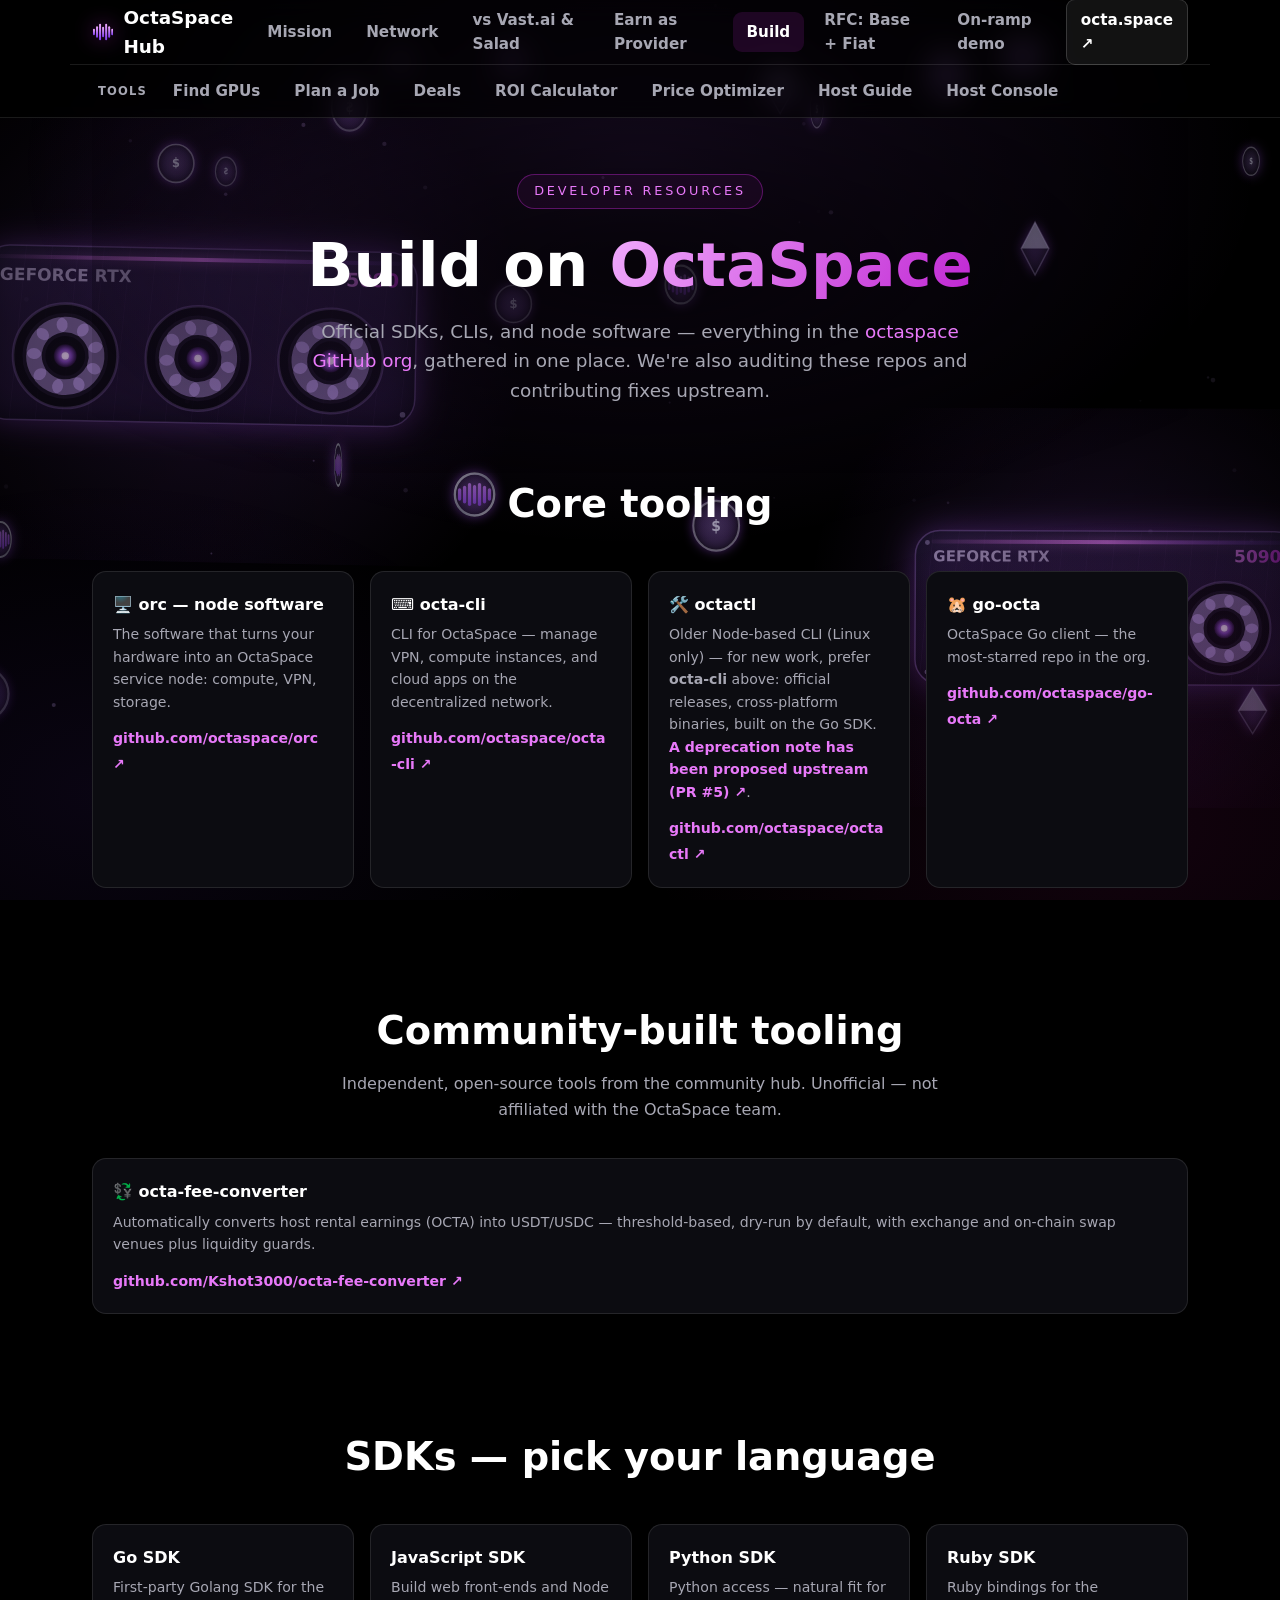
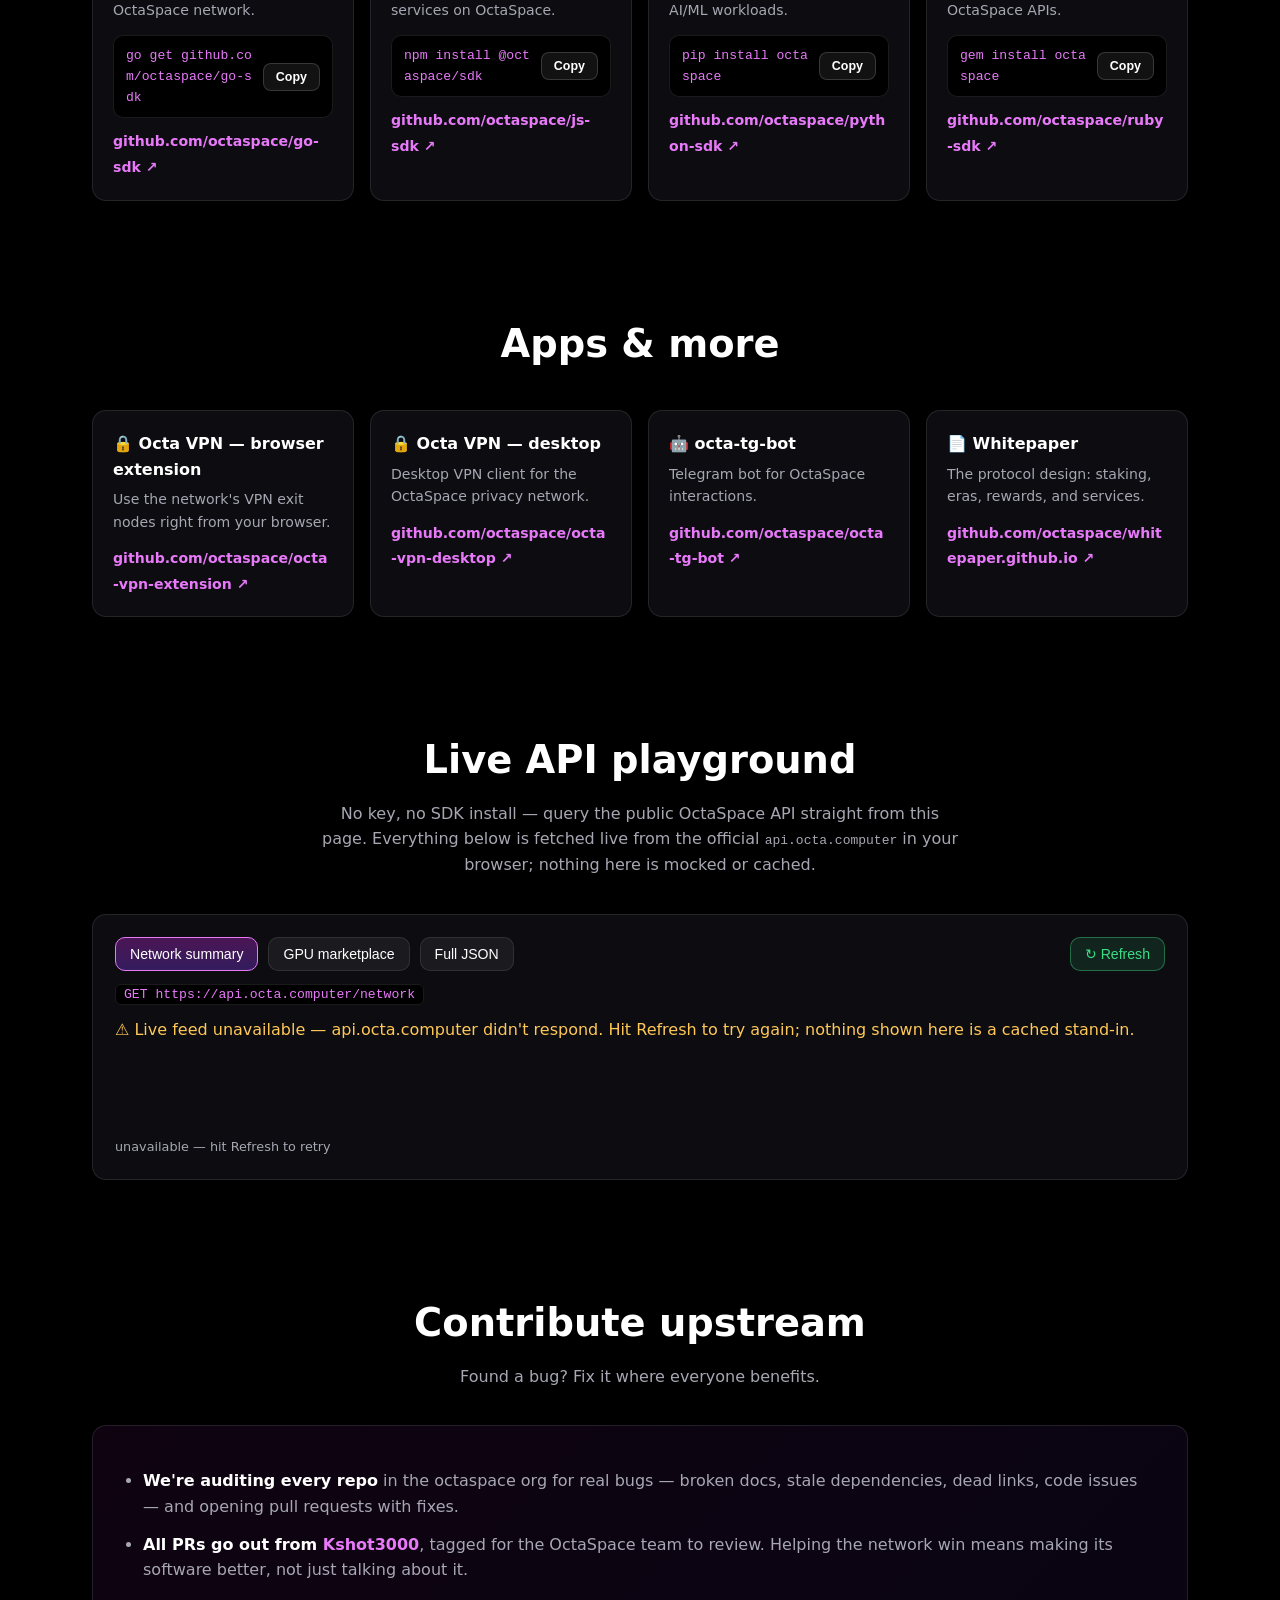
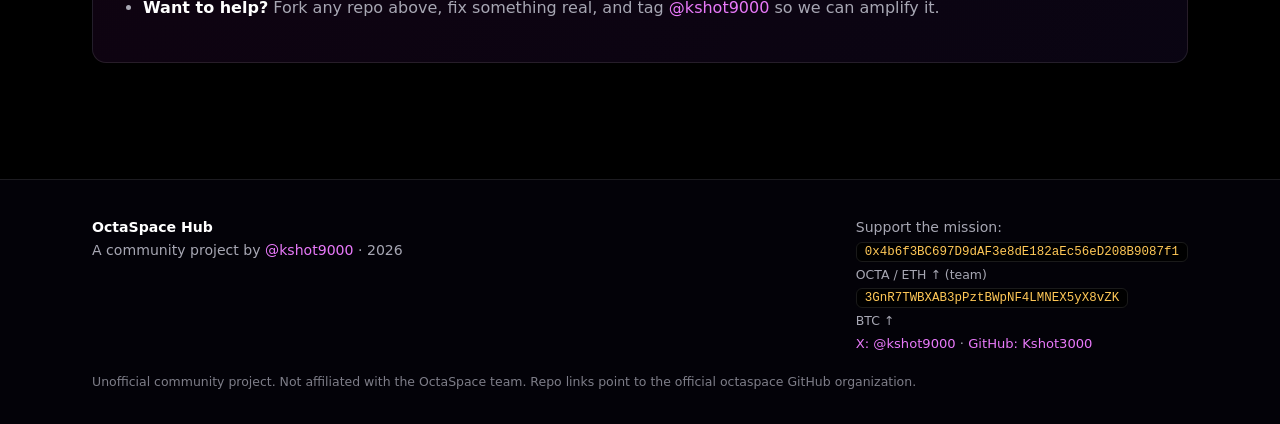
==== build.html @ 746e690a "Re-sync baked fallbacks to 2026-10-10 ~16:53 UTC live pulls (OCTA literal 0.1022->0.1021, mcap 4,466" ====
<!DOCTYPE html>
<html lang="en">
<head>
<meta charset="UTF-8">
<meta name="viewport" content="width=device-width, initial-scale=1.0">
<title>Build on OctaSpace — SDKs, CLI &amp; Node Software | OctaSpace Hub</title>
<meta name="description" content="Everything developers need to build on OctaSpace: SDKs in Go, JS, Python and Ruby, the octa-cli, and the orc node software.">
<meta property="og:type" content="website">
<meta property="og:site_name" content="OctaSpace Hub">
<meta property="og:title" content="Build on OctaSpace — SDKs, CLI &amp; Node Software | OctaSpace Hub">
<meta property="og:description" content="Everything developers need to build on OctaSpace: SDKs in Go, JS, Python and Ruby, the octa-cli, and the orc node software.">
<meta property="og:url" content="https://kshot3000.github.io/Octaspace-/build.html">
<meta property="og:image" content="https://kshot3000.github.io/Octaspace-/og-card.png">
<meta property="og:image:width" content="1200">
<meta property="og:image:height" content="630">
<meta property="og:image:alt" content="OctaSpace Hub — community mission control for the decentralized GPU cloud">
<meta name="twitter:card" content="summary_large_image">
<meta name="twitter:title" content="Build on OctaSpace — SDKs, CLI &amp; Node Software | OctaSpace Hub">
<meta name="twitter:description" content="Everything developers need to build on OctaSpace: SDKs in Go, JS, Python and Ruby, the octa-cli, and the orc node software.">
<meta name="twitter:image" content="https://kshot3000.github.io/Octaspace-/og-card.png">
<link rel="stylesheet" href="css/style.css?v=px1249">
<style>
/* Live API playground (build.html only — scoped to .pg-) */
.pg{background:var(--card);border:1px solid var(--line);border-radius:var(--radius);padding:22px;margin-top:22px}
.pg-bar{display:flex;flex-wrap:wrap;gap:10px;align-items:center}
.pg-btn{background:rgba(255,255,255,.06);border:1px solid var(--line);color:var(--txt);border-radius:10px;padding:8px 14px;font-size:.88rem;cursor:pointer}
.pg-btn:hover{background:rgba(255,255,255,.12)}
.pg-btn.active{background:linear-gradient(180deg,rgba(192,38,211,.35),rgba(124,58,237,.35));border-color:var(--brand-lt);color:#fff}
.pg-run{margin-left:auto;background:rgba(61,220,132,.12);border:1px solid rgba(61,220,132,.4);color:var(--green);border-radius:10px;padding:8px 14px;font-size:.88rem;cursor:pointer}
.pg-run:hover{background:rgba(61,220,132,.22)}
.pg-run:disabled{opacity:.5;cursor:wait}
.pg-url{margin:12px 0;font-size:.82rem;color:var(--muted)}
.pg-url code{background:#000;border:1px solid var(--line);border-radius:6px;padding:2px 8px;color:var(--brand-lt);word-break:break-all}
.pg-out{min-height:110px}
.pg-loading{color:var(--muted)}
.pg-err{color:var(--gold)}
.pg-grid{display:grid;grid-template-columns:repeat(auto-fit,minmax(190px,1fr));gap:10px}
.pg-stat{background:#000;border:1px solid var(--line);border-radius:10px;padding:10px 14px}
.pg-stat dt{font-size:.76rem;color:var(--muted);text-transform:uppercase;letter-spacing:.04em}
.pg-stat dd{font-size:1.12rem;font-weight:700;color:#fff;margin:2px 0 0}
.pg-table{width:100%;border-collapse:collapse;font-size:.9rem}
.pg-table th,.pg-table td{text-align:left;padding:9px 12px;border-bottom:1px solid var(--line)}
.pg-table th{color:var(--muted);font-weight:600;font-size:.76rem;text-transform:uppercase;letter-spacing:.05em}
.pg-unit{font-size:.78rem;color:var(--muted)}
.pg-note{font-size:.82rem;color:var(--muted);margin-top:10px}
.pg-raw-head{display:flex;justify-content:space-between;align-items:center;margin-bottom:8px;font-size:.85rem;color:var(--muted)}
.pg-pre{background:#000;border:1px solid var(--line);border-radius:10px;padding:14px;max-height:420px;overflow:auto;font-size:.78rem;line-height:1.55;color:#d6d3e8;font-family:ui-monospace,SFMono-Regular,Menlo,Consolas,monospace}
.pg-meta{font-size:.8rem;margin-top:10px;color:var(--muted)}
.pg-meta .ok{color:var(--green)}
</style>
<link rel="icon" href="data:image/svg+xml,%3Csvg%20xmlns%3D%27http%3A%2F%2Fwww.w3.org%2F2000%2Fsvg%27%20viewBox%3D%270%200%2026%2026%27%3E%3Crect%20width%3D%2726%27%20height%3D%2726%27%20rx%3D%276%27%20fill%3D%27%230a0a0d%27%2F%3E%3Cdefs%3E%3ClinearGradient%20id%3D%27g%27%20x1%3D%270%27%20y1%3D%270%27%20x2%3D%270%27%20y2%3D%271%27%3E%3Cstop%20offset%3D%270%27%20stop-color%3D%27%23f0abfc%27%2F%3E%3Cstop%20offset%3D%271%27%20stop-color%3D%27%237c3aed%27%2F%3E%3C%2FlinearGradient%3E%3C%2Fdefs%3E%3Cg%20fill%3D%27url%28%23g%29%27%3E%3Crect%20x%3D%271.2%27%20y%3D%279%27%20width%3D%272.4%27%20height%3D%278%27%20rx%3D%271.2%27%2F%3E%3Crect%20x%3D%274.9%27%20y%3D%276%27%20width%3D%272.4%27%20height%3D%2714%27%20rx%3D%271.2%27%2F%3E%3Crect%20x%3D%278.6%27%20y%3D%273%27%20width%3D%272.4%27%20height%3D%2720%27%20rx%3D%271.2%27%2F%3E%3Crect%20x%3D%2712.3%27%20y%3D%276.5%27%20width%3D%272.4%27%20height%3D%2713%27%20rx%3D%271.2%27%2F%3E%3Crect%20x%3D%2716%27%20y%3D%273%27%20width%3D%272.4%27%20height%3D%2720%27%20rx%3D%271.2%27%2F%3E%3Crect%20x%3D%2719.7%27%20y%3D%276%27%20width%3D%272.4%27%20height%3D%2714%27%20rx%3D%271.2%27%2F%3E%3Crect%20x%3D%2723.4%27%20y%3D%279%27%20width%3D%272.4%27%20height%3D%278%27%20rx%3D%271.2%27%2F%3E%3C%2Fg%3E%3C%2Fsvg%3E">
</head>
<body>
<a class="skip" href="#main">Skip to content</a>
<nav aria-label="Primary"><div class="wrap nav-in">
  <a class="brand" href="index.html"><svg class="mark" width="26" height="26" viewBox="0 0 26 26" aria-hidden="true"><defs><linearGradient id="octabars" x1="0" y1="0" x2="0" y2="1"><stop offset="0" stop-color="#f0abfc"/><stop offset="1" stop-color="#7c3aed"/></linearGradient></defs><g fill="url(#octabars)"><rect x="1.2" y="9" width="2.4" height="8" rx="1.2"/><rect x="4.9" y="6" width="2.4" height="14" rx="1.2"/><rect x="8.6" y="3" width="2.4" height="20" rx="1.2"/><rect x="12.3" y="6.5" width="2.4" height="13" rx="1.2"/><rect x="16" y="3" width="2.4" height="20" rx="1.2"/><rect x="19.7" y="6" width="2.4" height="14" rx="1.2"/><rect x="23.4" y="9" width="2.4" height="8" rx="1.2"/></g></svg>OctaSpace Hub</a>
  <div class="nav-links">
    <a data-page="index" href="index.html">Mission</a>
    <a data-page="network" href="network.html">Network</a>
    <a data-page="compare" href="compare.html">vs Vast.ai &amp; Salad</a>
    <a data-page="earn" href="earn.html">Earn as Provider</a>
    <a data-page="build" href="build.html">Build</a>
    <a data-page="rfc" href="rfc-base-fiat.html">RFC: Base + Fiat</a>
    <a data-page="onramp" href="onramp-demo.html">On-ramp demo</a>
    <a class="cta" href="https://octa.space" target="_blank" rel="noopener">octa.space ↗</a>
  </div>
</div>

<div class="wrap" style="border-top:1px solid var(--line)">
  <div class="nav-links" style="padding:6px 0;flex-wrap:wrap" aria-label="Host and renter tools">
    <span style="font-size:.72rem;font-weight:800;letter-spacing:.1em;color:var(--muted);padding:8px 6px">TOOLS</span>
    <a href="find.html">Find GPUs</a>
    <a href="plan.html">Plan a Job</a>
    <a href="deals.html">Deals</a>
    <a href="roi.html">ROI Calculator</a>
    <a href="pricing.html">Price Optimizer</a>
    <a href="host.html">Host Guide</a>
    <a href="console.html">Host Console</a>
  </div>
</div>
</nav>
<main id="main" tabindex="-1">

<div class="wrap">
<header class="hero" style="padding:56px 0 36px">
  <span class="kicker">Developer resources</span>
  <h1>Build on <span class="grad">OctaSpace</span></h1>
  <p class="lead">Official SDKs, CLIs, and node software — everything in the <a href="https://github.com/octaspace" target="_blank" rel="noopener">octaspace GitHub org</a>, gathered in one place. We're also auditing these repos and contributing fixes upstream.</p>
</header>

<section style="padding-top:0">
  <div class="sec-head"><h2>Core tooling</h2></div>
  <div class="repos">
    <div class="repo"><h3>🖥️ orc — node software</h3><p>The software that turns your hardware into an OctaSpace service node: compute, VPN, storage.</p><a href="https://github.com/octaspace/orc" target="_blank" rel="noopener">github.com/octaspace/orc ↗</a></div>
    <div class="repo"><h3>⌨️ octa-cli</h3><p>CLI for OctaSpace — manage VPN, compute instances, and cloud apps on the decentralized network.</p><a href="https://github.com/octaspace/octa-cli" target="_blank" rel="noopener">github.com/octaspace/octa-cli ↗</a></div>
    <div class="repo"><h3>🛠️ octactl</h3><p>Older Node-based CLI (Linux only) — for new work, prefer <strong>octa-cli</strong> above: official releases, cross-platform binaries, built on the Go SDK. <a href="https://github.com/octaspace/octactl/pull/5" target="_blank" rel="noopener">A deprecation note has been proposed upstream (PR #5) ↗</a>.</p><a href="https://github.com/octaspace/octactl" target="_blank" rel="noopener">github.com/octaspace/octactl ↗</a></div>
    <div class="repo"><h3>🐹 go-octa</h3><p>OctaSpace Go client — the most-starred repo in the org.</p><a href="https://github.com/octaspace/go-octa" target="_blank" rel="noopener">github.com/octaspace/go-octa ↗</a></div>
  </div>
</section>

<section>
  <div class="sec-head"><h2>Community-built tooling</h2><p>Independent, open-source tools from the community hub. Unofficial — not affiliated with the OctaSpace team.</p></div>
  <div class="repos">
    <div class="repo"><h3>💱 octa-fee-converter</h3><p>Automatically converts host rental earnings (OCTA) into USDT/USDC — threshold-based, dry-run by default, with exchange and on-chain swap venues plus liquidity guards.</p><a href="https://github.com/Kshot3000/octa-fee-converter" target="_blank" rel="noopener">github.com/Kshot3000/octa-fee-converter ↗</a></div>
  </div>
</section>

<section>
  <div class="sec-head"><h2>SDKs — pick your language</h2></div>
  <div class="repos">
    <div class="repo"><h3>Go SDK</h3><p>First-party Golang SDK for the OctaSpace network.</p><div class="snippet"><code>go get github.com/octaspace/go-sdk</code><button type="button" class="copy-btn" data-copy="go get github.com/octaspace/go-sdk">Copy</button></div><a href="https://github.com/octaspace/go-sdk" target="_blank" rel="noopener">github.com/octaspace/go-sdk ↗</a></div>
    <div class="repo"><h3>JavaScript SDK</h3><p>Build web front-ends and Node services on OctaSpace.</p><div class="snippet"><code>npm install @octaspace/sdk</code><button type="button" class="copy-btn" data-copy="npm install @octaspace/sdk">Copy</button></div><a href="https://github.com/octaspace/js-sdk" target="_blank" rel="noopener">github.com/octaspace/js-sdk ↗</a></div>
    <div class="repo"><h3>Python SDK</h3><p>Python access — natural fit for AI/ML workloads.</p><div class="snippet"><code>pip install octaspace</code><button type="button" class="copy-btn" data-copy="pip install octaspace">Copy</button></div><a href="https://github.com/octaspace/python-sdk" target="_blank" rel="noopener">github.com/octaspace/python-sdk ↗</a></div>
    <div class="repo"><h3>Ruby SDK</h3><p>Ruby bindings for the OctaSpace APIs.</p><div class="snippet"><code>gem install octaspace</code><button type="button" class="copy-btn" data-copy="gem install octaspace">Copy</button></div><a href="https://github.com/octaspace/ruby-sdk" target="_blank" rel="noopener">github.com/octaspace/ruby-sdk ↗</a></div>
  </div>
</section>

<section>
  <div class="sec-head"><h2>Apps &amp; more</h2></div>
  <div class="repos">
    <div class="repo"><h3>🔒 Octa VPN — browser extension</h3><p>Use the network's VPN exit nodes right from your browser.</p><a href="https://github.com/octaspace/octa-vpn-extension" target="_blank" rel="noopener">github.com/octaspace/octa-vpn-extension ↗</a></div>
    <div class="repo"><h3>🔒 Octa VPN — desktop</h3><p>Desktop VPN client for the OctaSpace privacy network.</p><a href="https://github.com/octaspace/octa-vpn-desktop" target="_blank" rel="noopener">github.com/octaspace/octa-vpn-desktop ↗</a></div>
    <div class="repo"><h3>🤖 octa-tg-bot</h3><p>Telegram bot for OctaSpace interactions.</p><a href="https://github.com/octaspace/octa-tg-bot" target="_blank" rel="noopener">github.com/octaspace/octa-tg-bot ↗</a></div>
    <div class="repo"><h3>📄 Whitepaper</h3><p>The protocol design: staking, eras, rewards, and services.</p><a href="https://github.com/octaspace/whitepaper.github.io" target="_blank" rel="noopener">github.com/octaspace/whitepaper.github.io ↗</a></div>
  </div>
</section>

<section aria-labelledby="pg-h">
  <div class="sec-head"><h2 id="pg-h">Live API playground</h2><p>No key, no SDK install — query the public OctaSpace API straight from this page. Everything below is fetched live from the official <code>api.octa.computer</code> in your browser; nothing here is mocked or cached.</p></div>
  <div class="pg">
    <div class="pg-bar" role="group" aria-label="Choose what to query">
      <button type="button" class="pg-btn active" data-view="summary" aria-pressed="true">Network summary</button>
      <button type="button" class="pg-btn" data-view="gpus" aria-pressed="false">GPU marketplace</button>
      <button type="button" class="pg-btn" data-view="raw" aria-pressed="false">Full JSON</button>
      <button type="button" class="pg-run" id="pg-run">↻ Refresh</button>
    </div>
    <p class="pg-url"><code id="pg-url">GET https://api.octa.computer/network</code></p>
    <div id="pg-out" class="pg-out" aria-live="polite"></div>
    <p class="pg-meta"><span id="pg-status">warming up…</span></p>
  </div>
</section>

<section>
  <div class="sec-head"><h2>Contribute upstream</h2><p>Found a bug? Fix it where everyone benefits.</p></div>
  <div class="mission">
    <ul>
      <li><strong>We're auditing every repo</strong> in the octaspace org for real bugs — broken docs, stale dependencies, dead links, code issues — and opening pull requests with fixes.</li>
      <li><strong>All PRs go out from <a href="https://github.com/Kshot3000" target="_blank" rel="noopener">Kshot3000</a></strong>, tagged for the OctaSpace team to review. Helping the network win means making its software better, not just talking about it.</li>
      <li><strong>Want to help?</strong> Fork any repo above, fix something real, and tag <a href="https://x.com/kshot9000" target="_blank" rel="noopener">@kshot9000</a> so we can amplify it.</li>
    </ul>
  </div>
</section>
</div>

</main>
<footer><div class="wrap">
  <div class="foot-grid">
    <div>
      <strong style="color:var(--txt)">OctaSpace Hub</strong><br>
      A community project by <a href="https://x.com/kshot9000" target="_blank" rel="noopener">@kshot9000</a> · <span data-year></span>
    </div>
    <div class="donate">
      Support the mission:<br>
      <code title="OCTA / ETH — team donation address">0x4b6f3BC697D9dAF3e8dE182aEc56eD208B9087f1</code><br>
      <span style="font-size:.78rem">OCTA / ETH ↑ (team)</span><br>
      <code title="BTC">3GnR7TWBXAB3pPztBWpNF4LMNEX5yX8vZK</code><br>
      <span style="font-size:.78rem">BTC ↑</span><br>
      <span style="font-size:.82rem"><a href="https://x.com/kshot9000" target="_blank" rel="noopener">X: @kshot9000</a> ·
      <a href="https://github.com/Kshot3000" target="_blank" rel="noopener">GitHub: Kshot3000</a></span>
    </div>
  </div>
  <p class="disclaimer">Unofficial community project. Not affiliated with the OctaSpace team. Repo links point to the official octaspace GitHub organization.</p>
</div></footer>
<script src="js/app.js?v=px1328"></script>
<script src="js/fx-bg.js?v=px1206" defer></script>
<script src="js/playground.js?v=px1220"></script>
</body>
</html>
---- css/style.css ----
/* OctaSpace Hub — official octa.space theme: pure black, purple/magenta brand glow, glass buttons */
:root{
  --bg:#000000;
  --bg2:#0a0a0d;
  --card:#0c0c11;
  --card2:#131318;
  --line:rgba(255,255,255,.10);
  --txt:#ffffff;
  --muted:#a7a7b3;
  --blue:#2f7bff;
  --cyan:#38e1ff;
  --violet:#8b5cf6;
  --magenta:#d11b9c;
  --brand:#c026d3;
  --brand-lt:#e879f9;
  --brand-dk:#7c3aed;
  --gold:#ffc857;
  --green:#3ddc84;
  --red:#ff6b6b;
  --radius:14px;
}
*{box-sizing:border-box;margin:0;padding:0}
html{scroll-behavior:smooth}
body{
  background:var(--bg);
  color:var(--txt);
  font-family:"Inter","Segoe UI",system-ui,-apple-system,sans-serif;
  line-height:1.6;
  overflow-x:hidden;
}
body::before{
  content:"";position:fixed;inset:0;z-index:-1;
  background:
    radial-gradient(1000px 620px at 50% 18%, rgba(168,85,247,.15), transparent 62%),
    radial-gradient(800px 520px at 88% 92%, rgba(209,27,156,.09), transparent 60%),
    radial-gradient(760px 520px at 8% 88%, rgba(124,58,237,.08), transparent 60%);
}
/* live animated background canvas (js/fx-bg.js) — sits behind everything */
#fx-bg{position:fixed;inset:0;z-index:-2;pointer-events:none}
a{color:var(--brand-lt);text-decoration:none}
a:hover{text-decoration:underline}
/* long-token guard: unbreakable strings in prose (contract addresses, bare
   URLs used as link text) must wrap instead of expanding the page on narrow
   phones — found 2026-10-02: the RFC changelog's bare 42-char copycat address
   forced a 405px-wide layout at every phone width, and build.html's
   whitepaper URL link text overflowed its card at 320px. overflow-wrap only
   engages when a single token exceeds the line, so normal prose is untouched. */
main p,main li,main a{overflow-wrap:anywhere}
/* accessibility: skip link (first Tab stop) + visible focus for all interactive elements */
.skip{position:absolute;left:16px;top:-48px;z-index:100;background:#1a0530;color:#fff;
  font-weight:700;font-size:.9rem;padding:10px 18px;border-radius:10px;
  border:1px solid var(--brand-lt);text-decoration:none;transition:top .15s ease}
.skip:focus{top:12px;color:#fff;text-decoration:none}
a:focus-visible,button:focus-visible,input:focus-visible,select:focus-visible,
textarea:focus-visible,summary:focus-visible,[tabindex]:focus-visible{
  outline:2px solid var(--brand-lt);outline-offset:2px}
@media (prefers-reduced-motion:reduce){html{scroll-behavior:auto}}
.wrap{max-width:1140px;margin:0 auto;padding:0 22px}

/* nav */
nav{position:sticky;top:0;z-index:50;backdrop-filter:blur(14px);
  background:rgba(0,0,0,.72);border-bottom:1px solid var(--line)}
.nav-in{display:flex;align-items:center;justify-content:space-between;height:64px}
.brand{display:flex;align-items:center;gap:10px;font-weight:800;font-size:1.15rem;color:var(--txt)}
.brand:hover{text-decoration:none}
.brand .mark{width:26px;height:26px;filter:drop-shadow(0 0 10px rgba(192,38,211,.55))}
.nav-links{display:flex;gap:6px;align-items:center}
.nav-links a{color:var(--muted);padding:8px 14px;border-radius:9px;font-size:.95rem;font-weight:600}
.nav-links a:hover{color:var(--txt);background:rgba(255,255,255,.06);text-decoration:none}
.nav-links a.active{color:var(--txt);background:rgba(192,38,211,.14)}
.nav-links a.cta{background:rgba(255,255,255,.07);border:1px solid rgba(255,255,255,.16);color:#fff;backdrop-filter:blur(8px)}
.nav-links a.cta:hover{background:rgba(255,255,255,.13);filter:none}
/* mobile: nav links become a scrollable second row instead of vanishing */
@media(max-width:720px){
  .nav-in{flex-wrap:wrap;height:auto;padding:12px 0;row-gap:10px}
  .nav-links{width:100%;overflow-x:auto;padding-bottom:4px;scrollbar-width:none;-webkit-overflow-scrolling:touch}
  .nav-links::-webkit-scrollbar{display:none}
  .nav-links a{flex:0 0 auto;white-space:nowrap}
}

/* hero */
.hero{padding:84px 0 60px;text-align:center;position:relative}
/* scrim behind hero copy: the animated canvas (5090 cards, falling coins) drifts
   behind the headings — this keeps bright art from colliding with the text,
   especially the gradient headline on narrow viewports. Fades out so the art
   still shows around the copy. */
.hero::before{content:"";position:absolute;inset:0;z-index:-1;pointer-events:none;
  background:radial-gradient(ellipse 78% 88% at 50% 42%, rgba(0,0,0,.66), rgba(0,0,0,.22) 58%, transparent 80%)}
.kicker{display:inline-block;font-size:.8rem;letter-spacing:.22em;text-transform:uppercase;
  color:var(--brand-lt);border:1px solid rgba(192,38,211,.4);border-radius:999px;
  padding:6px 16px;margin-bottom:22px;background:rgba(192,38,211,.07)}
.hero h1{font-size:clamp(2.2rem,5.5vw,3.8rem);line-height:1.12;font-weight:800;max-width:820px;margin:0 auto 18px}
.hero h1 .grad{background:linear-gradient(120deg,#f0abfc,var(--brand));-webkit-background-clip:text;background-clip:text;color:transparent}
.hero p.lead{color:var(--muted);font-size:1.15rem;max-width:680px;margin:0 auto 32px}
.btn-row{display:flex;gap:14px;justify-content:center;flex-wrap:wrap}
.btn{display:inline-block;padding:13px 28px;border-radius:12px;font-weight:700;font-size:1rem;border:1px solid transparent}
.btn:hover{text-decoration:none;transform:translateY(-1px)}
.btn-primary{background:rgba(255,255,255,.07);border:1px solid rgba(255,255,255,.16);color:#fff;backdrop-filter:blur(8px)}
.btn-primary:hover{background:rgba(255,255,255,.13)}
.btn-ghost{border-color:var(--line);color:var(--txt);background:rgba(255,255,255,.04)}

/* stat strip */
.stats{display:grid;grid-template-columns:repeat(auto-fit,minmax(160px,1fr));gap:14px;margin:44px 0}
.stat{background:var(--card);border:1px solid var(--line);border-radius:var(--radius);padding:18px;text-align:center}
.stat .v{font-size:1.6rem;font-weight:800;background:linear-gradient(120deg,#f0abfc,var(--brand));-webkit-background-clip:text;background-clip:text;color:transparent}
.stat .l{font-size:.82rem;color:var(--muted);margin-top:4px}
.stat .v.neg{background:none;color:var(--red);-webkit-text-fill-color:var(--red)}

/* sections */
section{padding:56px 0}
.sec-head{text-align:center;margin-bottom:36px}
.sec-head h2{font-size:clamp(1.6rem,3.5vw,2.4rem);font-weight:800;margin-bottom:10px}
.sec-head p{color:var(--muted);max-width:640px;margin:0 auto}
.cards{display:grid;grid-template-columns:repeat(auto-fit,minmax(280px,1fr));gap:18px}
.card{background:var(--card);border:1px solid var(--line);border-radius:var(--radius);padding:26px;transition:transform .2s,border-color .2s}
.card:hover{transform:translateY(-3px);border-color:rgba(192,38,211,.45)}
.card h3{font-size:1.15rem;margin-bottom:10px}
.card p{color:var(--muted);font-size:.95rem}
.card .icon{font-size:1.8rem;margin-bottom:12px;display:block}

/* comparison table */
.table-wrap{overflow-x:auto;border:1px solid var(--line);border-radius:var(--radius);background:var(--card)}
table{width:100%;border-collapse:collapse;font-size:.95rem;min-width:640px}
th,td{padding:14px 16px;text-align:left;border-bottom:1px solid var(--line);vertical-align:top}
th{background:var(--card2);font-weight:700}
th.hl,td.hl{background:rgba(192,38,211,.07)}
th.hl{color:var(--brand-lt)}
tr:last-child td{border-bottom:none}
td .tag{display:inline-block;font-size:.75rem;font-weight:700;padding:3px 10px;border-radius:999px;margin-bottom:6px}
.tag.win{background:rgba(61,220,132,.15);color:var(--green);border:1px solid rgba(61,220,132,.4)}
.tag.mid{background:rgba(255,200,87,.12);color:var(--gold);border:1px solid rgba(255,200,87,.4)}
.tag.lose{background:rgba(255,107,107,.12);color:var(--red);border:1px solid rgba(255,107,107,.4)}
.footnotes{color:var(--muted);font-size:.82rem;margin-top:14px}
.footnotes li{margin-bottom:6px;list-style:none}

/* steps */
.steps{display:grid;grid-template-columns:repeat(auto-fit,minmax(240px,1fr));gap:18px;counter-reset:step}
.step{background:var(--card);border:1px solid var(--line);border-radius:var(--radius);padding:26px;position:relative}
.step::before{counter-increment:step;content:counter(step);position:absolute;top:-16px;left:22px;
  width:34px;height:34px;border-radius:50%;background:linear-gradient(135deg,var(--brand),var(--brand-dk));
  color:#fff;font-weight:800;display:flex;align-items:center;justify-content:center}
.step h3{margin:6px 0 10px;font-size:1.05rem}
.step p,.step li{color:var(--muted);font-size:.93rem}
.step ul{padding-left:18px}
.step code{background:#000;border:1px solid var(--line);border-radius:6px;padding:2px 8px;font-size:.85rem;color:var(--brand-lt);display:inline-block;margin:4px 0;word-break:break-all}

/* calculator */
.calc{background:var(--card);border:1px solid var(--line);border-radius:var(--radius);padding:30px;max-width:760px;margin:0 auto}
.calc-grid{display:grid;grid-template-columns:1fr 1fr;gap:18px}
@media(max-width:640px){.calc-grid{grid-template-columns:1fr}}
.field label{display:block;font-size:.85rem;color:var(--muted);margin-bottom:6px;font-weight:600}
.field input,.field select{width:100%;background:#000;border:1px solid var(--line);border-radius:10px;
  color:var(--txt);padding:11px 14px;font-size:1rem}
.field input:focus,.field select:focus{outline:none;border-color:var(--brand)}
.field input[type=range]{padding:0;accent-color:var(--brand)}
.range-val{font-weight:700;color:var(--brand-lt)}
.calc-out{margin-top:24px;background:#000;border:1px solid rgba(192,38,211,.35);border-radius:12px;padding:22px;text-align:center}
.calc-out .big{font-size:2.2rem;font-weight:800;background:linear-gradient(120deg,#f0abfc,var(--brand));-webkit-background-clip:text;background-clip:text;color:transparent}
.calc-out .sub{color:var(--muted);font-size:.9rem;margin-top:6px}
.calc-note{color:var(--muted);font-size:.82rem;margin-top:14px;text-align:center}

/* copyable install snippets (build.html SDK cards) */
.snippet{display:flex;align-items:center;justify-content:space-between;gap:10px;background:#000;
  border:1px solid var(--line);border-radius:10px;padding:9px 12px;margin:14px 0 10px}
.snippet code{font-family:ui-monospace,SFMono-Regular,Menlo,Consolas,monospace;font-size:.82rem;
  color:var(--brand-lt);word-break:break-all}
.copy-btn{flex:0 0 auto;background:rgba(255,255,255,.07);border:1px solid rgba(255,255,255,.16);
  color:#fff;font-size:.78rem;font-weight:700;border-radius:8px;padding:6px 12px;cursor:pointer}
.copy-btn:hover{background:rgba(255,255,255,.14)}
.copy-btn.copied{border-color:rgba(61,220,132,.6);color:var(--green)}

/* repo grid */
.repos{display:grid;grid-template-columns:repeat(auto-fit,minmax(260px,1fr));gap:16px}
.repo{background:var(--card);border:1px solid var(--line);border-radius:var(--radius);padding:20px}
.repo:hover{border-color:rgba(192,38,211,.45)}
.repo h3{font-size:1rem;margin-bottom:6px}
.repo p{color:var(--muted);font-size:.88rem;margin-bottom:12px}
.repo a{font-size:.88rem;font-weight:600}

/* mission list */
.mission{background:linear-gradient(135deg,rgba(192,38,211,.08),rgba(124,58,237,.08));
  border:1px solid var(--line);border-radius:var(--radius);padding:30px}
.mission li{margin:12px 0 12px 20px;color:var(--muted)}
.mission li strong{color:var(--txt)}

/* render-farm weekly bar chart (network.html) */
.barchart{display:flex;align-items:stretch;gap:10px;background:var(--card);
  border:1px solid var(--line);border-radius:var(--radius);padding:28px 18px 14px;min-height:230px}
.bar-col{flex:1;display:flex;flex-direction:column;align-items:center;justify-content:flex-end;min-width:0}
.bar-val{font-size:.72rem;color:var(--muted);margin-bottom:8px;white-space:nowrap;font-variant-numeric:tabular-nums}
.bar{width:100%;max-width:58px;border-radius:6px 6px 2px 2px;min-height:4px;
  background:linear-gradient(180deg,#f0abfc,var(--brand-dk));transition:height .4s ease}
.bar.latest{background:linear-gradient(180deg,#ffd166,var(--brand))}
.bar-date{font-size:.7rem;color:var(--muted);margin-top:8px;white-space:nowrap}
.bar-tag{font-size:.62rem;font-weight:700;color:var(--gold);border:1px solid rgba(255,200,87,.4);
  background:rgba(255,200,87,.10);border-radius:999px;padding:1px 8px;margin-top:4px;white-space:nowrap}
@media(max-width:560px){
  .barchart{gap:6px;padding:22px 10px 12px}
  .bar-val{font-size:.62rem}
  .bar-date{font-size:.6rem}
  .bar-tag{font-size:.55rem;padding:1px 5px}
}
/* footer */
footer{position:relative;z-index:1;border-top:1px solid var(--line);margin-top:60px;padding:36px 0;color:var(--muted);font-size:.88rem;background:rgba(4,3,10,.84);backdrop-filter:blur(10px)}
.foot-grid{display:flex;justify-content:space-between;gap:24px;flex-wrap:wrap}
.foot-grid .donate code{background:#000;border:1px solid var(--line);border-radius:6px;padding:2px 8px;
  font-size:.78rem;color:var(--gold);word-break:break-all}
.disclaimer{margin-top:18px;font-size:.78rem;opacity:.75}

/* mobile touch targets (measured 2026-10-02, rendered sweep at 390px):
   standalone controls were 18–28px tall — the 6 tool-card CTAs repeated on
   7 pages at 20px, RFC table-of-contents links at 20px, the footer X/GitHub
   pair at 18px on all 13 pages, SDK Copy buttons at 28px, API playground
   tabs at 34px. On narrow screens they become 40px-tall targets. Inline
   prose links are deliberately untouched (WCAG exempts links inside
   sentences) and desktop rendering is unchanged. */
@media(max-width:800px){
  section[aria-label="More tools"] .card p a,
  section[aria-label="Host and renter tools"] .card p a,
  .toc li a,.cta-line a,footer .donate span a,.repo>a{
    display:inline-flex;align-items:center;min-height:40px}
  .copy-btn,.pg-btn,.pg-run{min-height:40px}
}

/* host console (console.html) */
.pill{display:inline-block;font-size:.78rem;font-weight:800;letter-spacing:.04em;
  padding:4px 12px;border-radius:999px;border:1px solid var(--line);color:var(--muted)}
.pill-live{color:var(--green);border-color:rgba(61,220,132,.5);background:rgba(61,220,132,.08)}
.pill-off{color:var(--red);border-color:rgba(255,107,107,.5);background:rgba(255,107,107,.08)}
.pill-demo{color:var(--gold);border-color:rgba(255,200,87,.5);background:rgba(255,200,87,.08)}
.demo-banner{position:sticky;top:64px;z-index:40;text-align:center;font-weight:800;
  letter-spacing:.06em;padding:12px 16px;color:#1a1000;
  background:linear-gradient(90deg,var(--gold),#ffb703);border-bottom:2px solid #7a5200}
.rig-tabs{display:flex;gap:8px;flex-wrap:wrap;justify-content:center;margin:18px 0}
.rig-tab{background:rgba(255,255,255,.05);border:1px solid var(--line);color:var(--muted);
  font-weight:700;font-size:.92rem;border-radius:999px;padding:9px 18px;cursor:pointer;min-height:40px}
.rig-tab:hover{color:var(--txt)}
.rig-tab.active{color:#fff;border-color:var(--brand);background:rgba(192,38,211,.16)}
.gpu-grid{display:grid;grid-template-columns:repeat(auto-fit,minmax(280px,1fr));gap:18px}
.gpu-head{display:flex;justify-content:space-between;align-items:center}
.gpu-head h3{margin:0}
.gpu-name{color:var(--muted);font-size:.9rem;margin:4px 0 12px}
.temp{font-size:1.5rem;font-weight:800}
.temp-ok{color:var(--green)}
.temp-warm{color:var(--gold)}
.temp-hot{color:var(--red)}
.kv{display:flex;justify-content:space-between;gap:14px;padding:5px 0;font-size:.93rem}
.kv span{color:var(--muted)}
.kv strong{text-align:right}
.meter{height:7px;border-radius:99px;background:rgba(255,255,255,.08);overflow:hidden;margin:2px 0 8px}
.meter span{display:block;height:100%;border-radius:99px;
  background:linear-gradient(90deg,var(--brand-dk),var(--brand),var(--brand-lt))}
.ctl-grid{display:grid;grid-template-columns:repeat(auto-fit,minmax(300px,1fr));gap:18px}
.btn-sm{padding:8px 16px;font-size:.88rem;min-height:40px}
.btn-danger{border-color:rgba(255,107,107,.55);color:#ffb3b3;background:rgba(255,107,107,.07)}
.btn-danger:hover{background:rgba(255,107,107,.15)}
.log-line{font-size:.85rem;color:var(--muted);padding:4px 0;border-bottom:1px solid rgba(255,255,255,.05)}
.log-err{color:var(--red)}
.warn-note{color:var(--gold)}
.alert-card{border-color:rgba(255,107,107,.55);background:rgba(255,107,107,.05)}
.switch-row{display:flex;gap:10px;align-items:center;justify-content:center;color:var(--muted);font-size:.9rem}
.switch-row input{width:18px;height:18px;accent-color:var(--brand)}
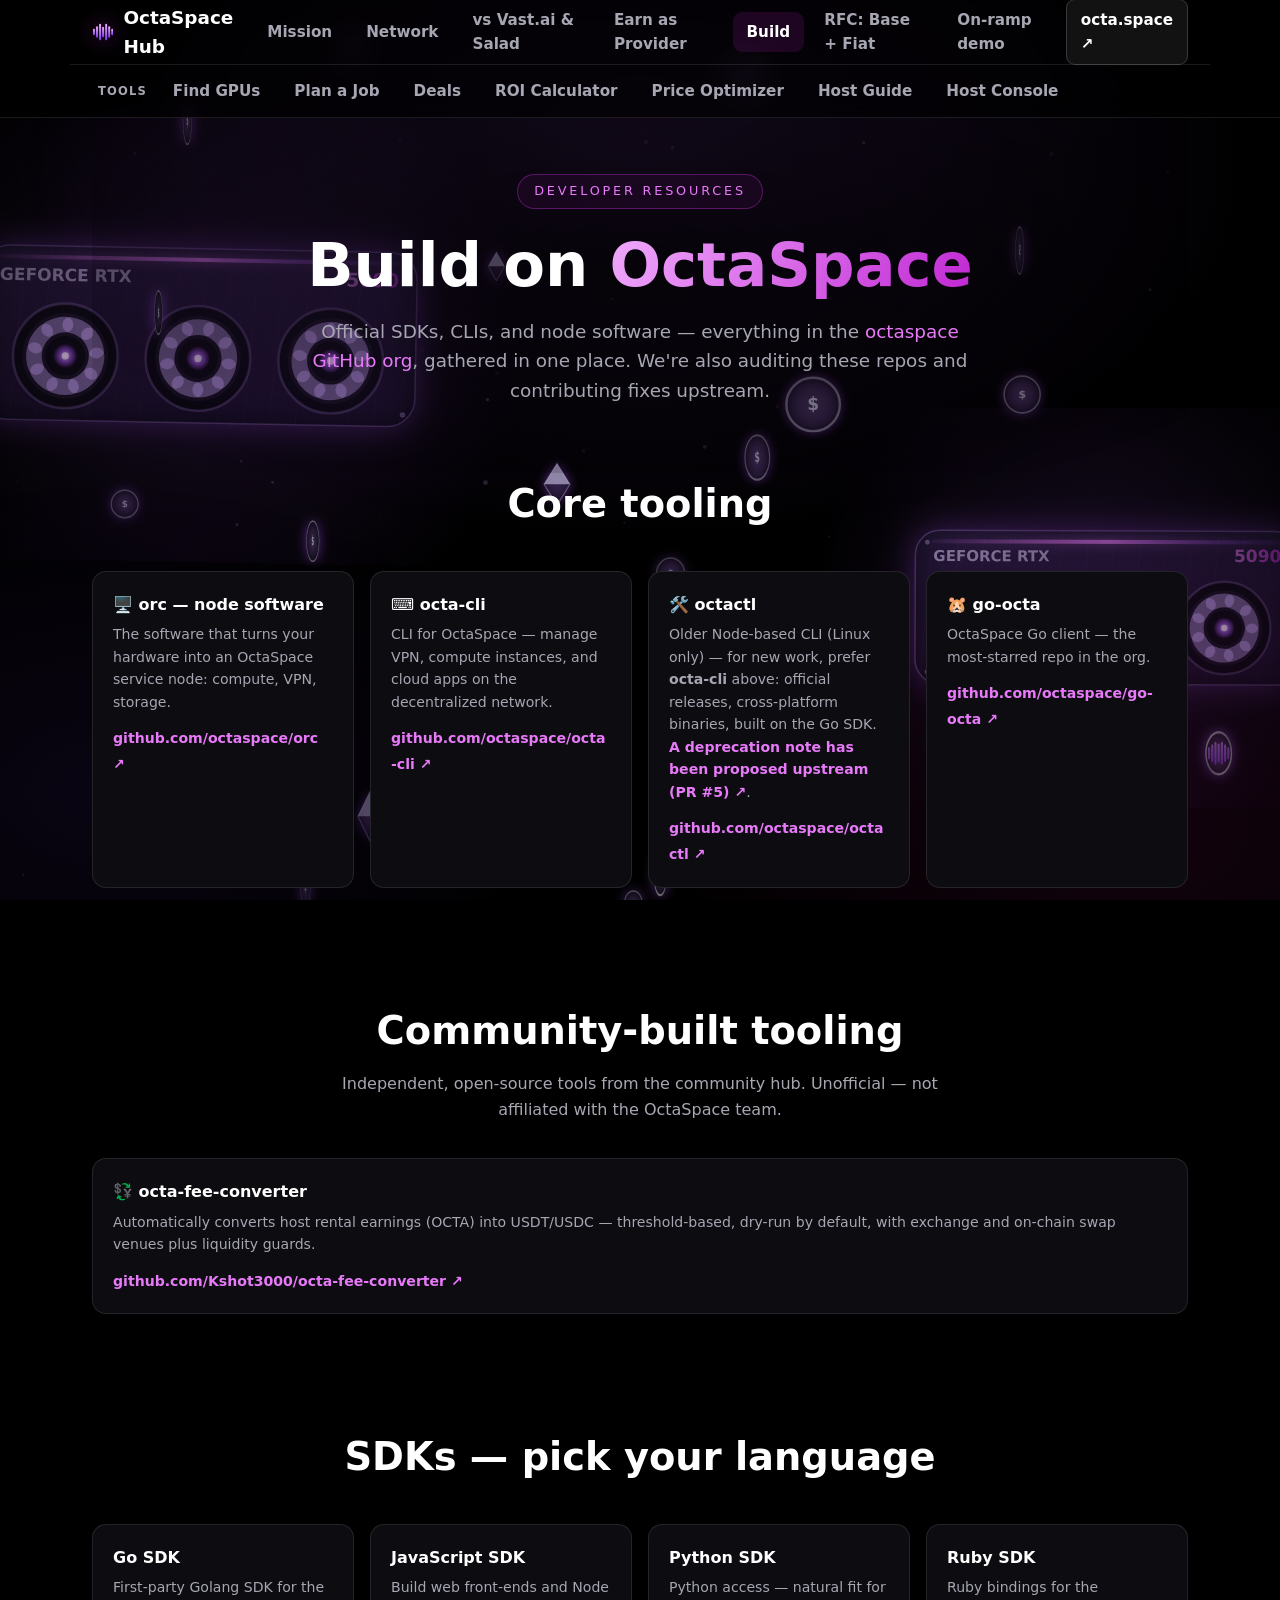
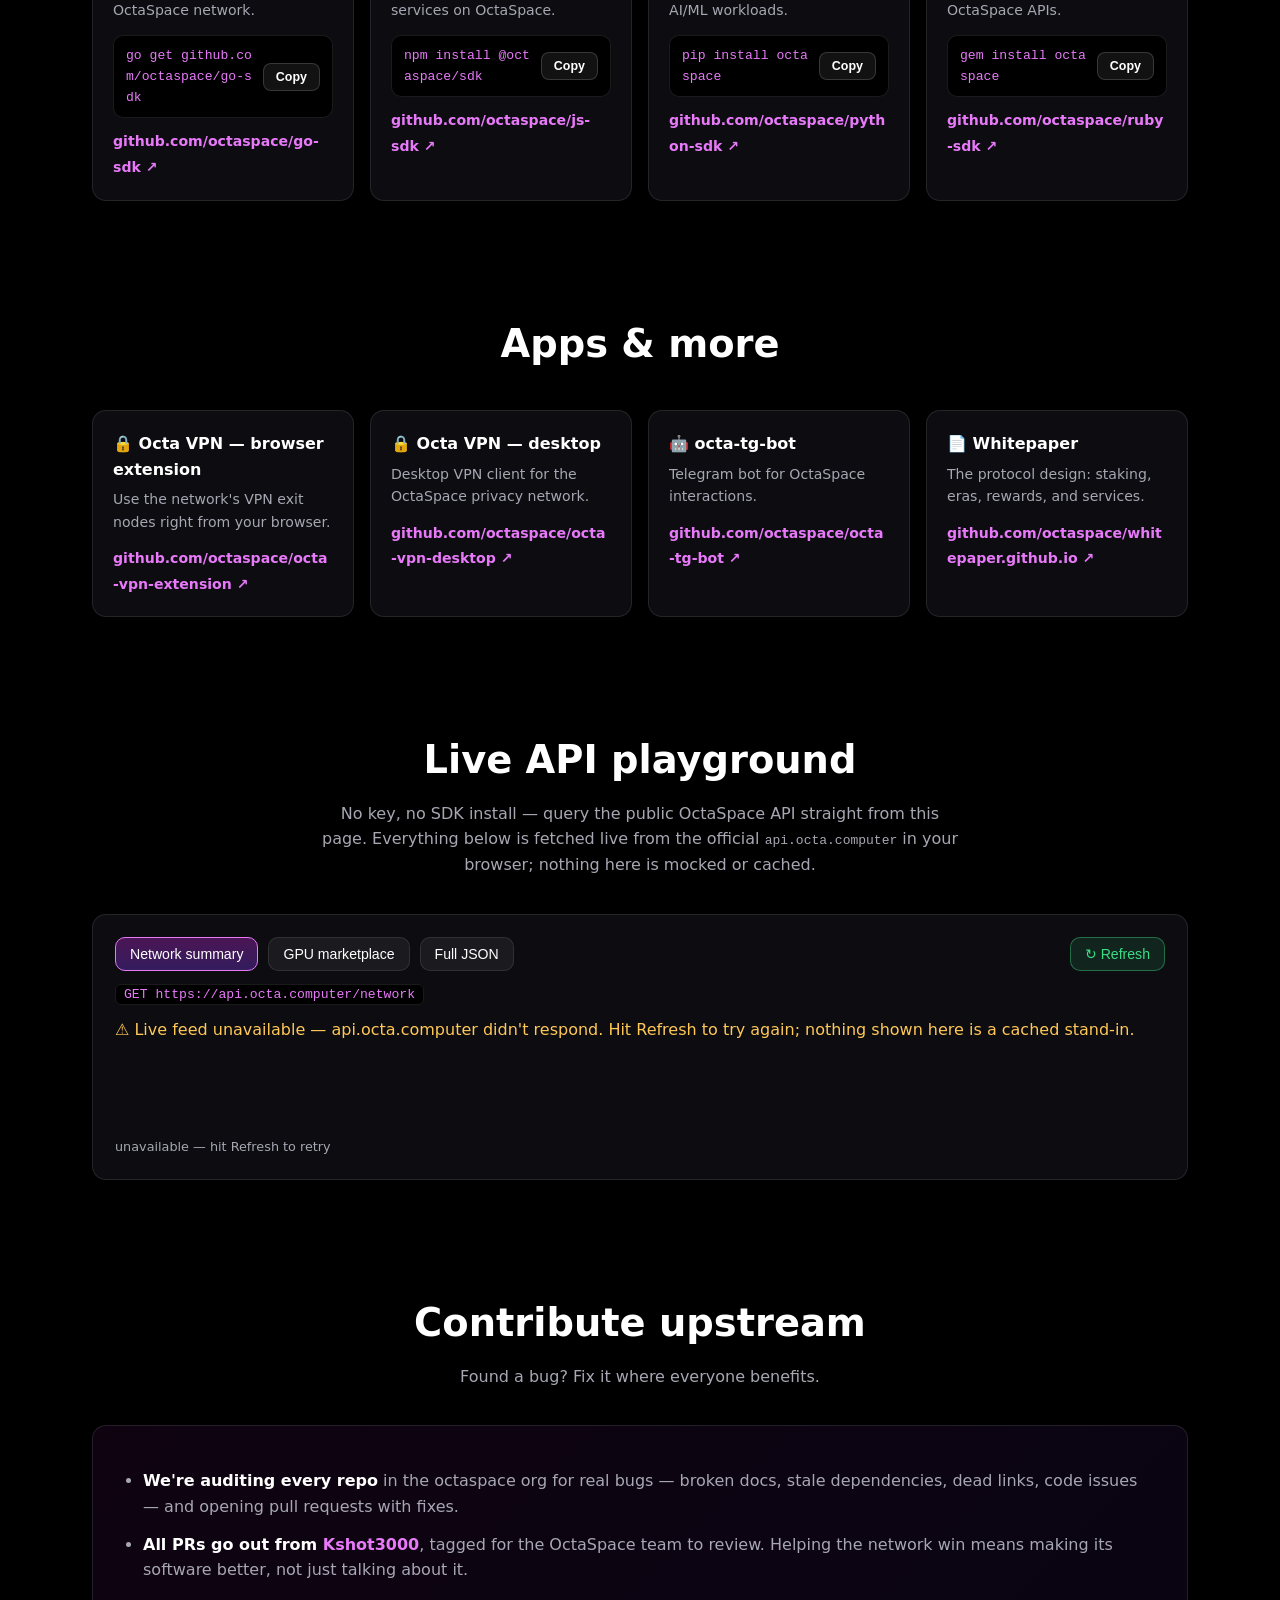
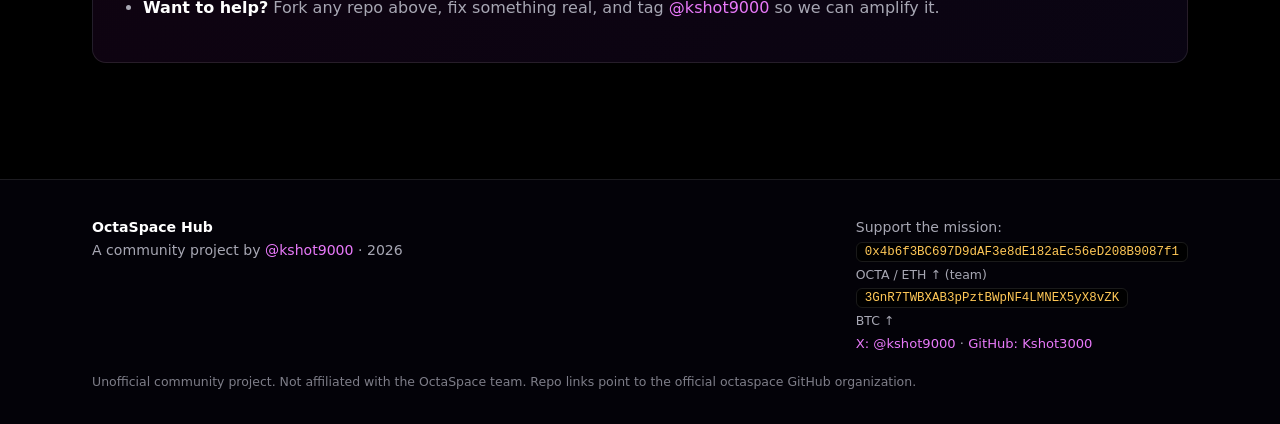
==== commit 5121f0b2: "Re-sync baked fallbacks to 2026-10-11 ~16:52 UTC live pulls (OCTA literal 0.1021->0.099, mcap 4,461," ====
--- a/build.html
+++ b/build.html
@@ -171,7 +171,7 @@
   </div>
   <p class="disclaimer">Unofficial community project. Not affiliated with the OctaSpace team. Repo links point to the official octaspace GitHub organization.</p>
 </div></footer>
-<script src="js/app.js?v=px1328"></script>
+<script src="js/app.js?v=px1331"></script>
 <script src="js/fx-bg.js?v=px1206" defer></script>
 <script src="js/playground.js?v=px1220"></script>
 </body>
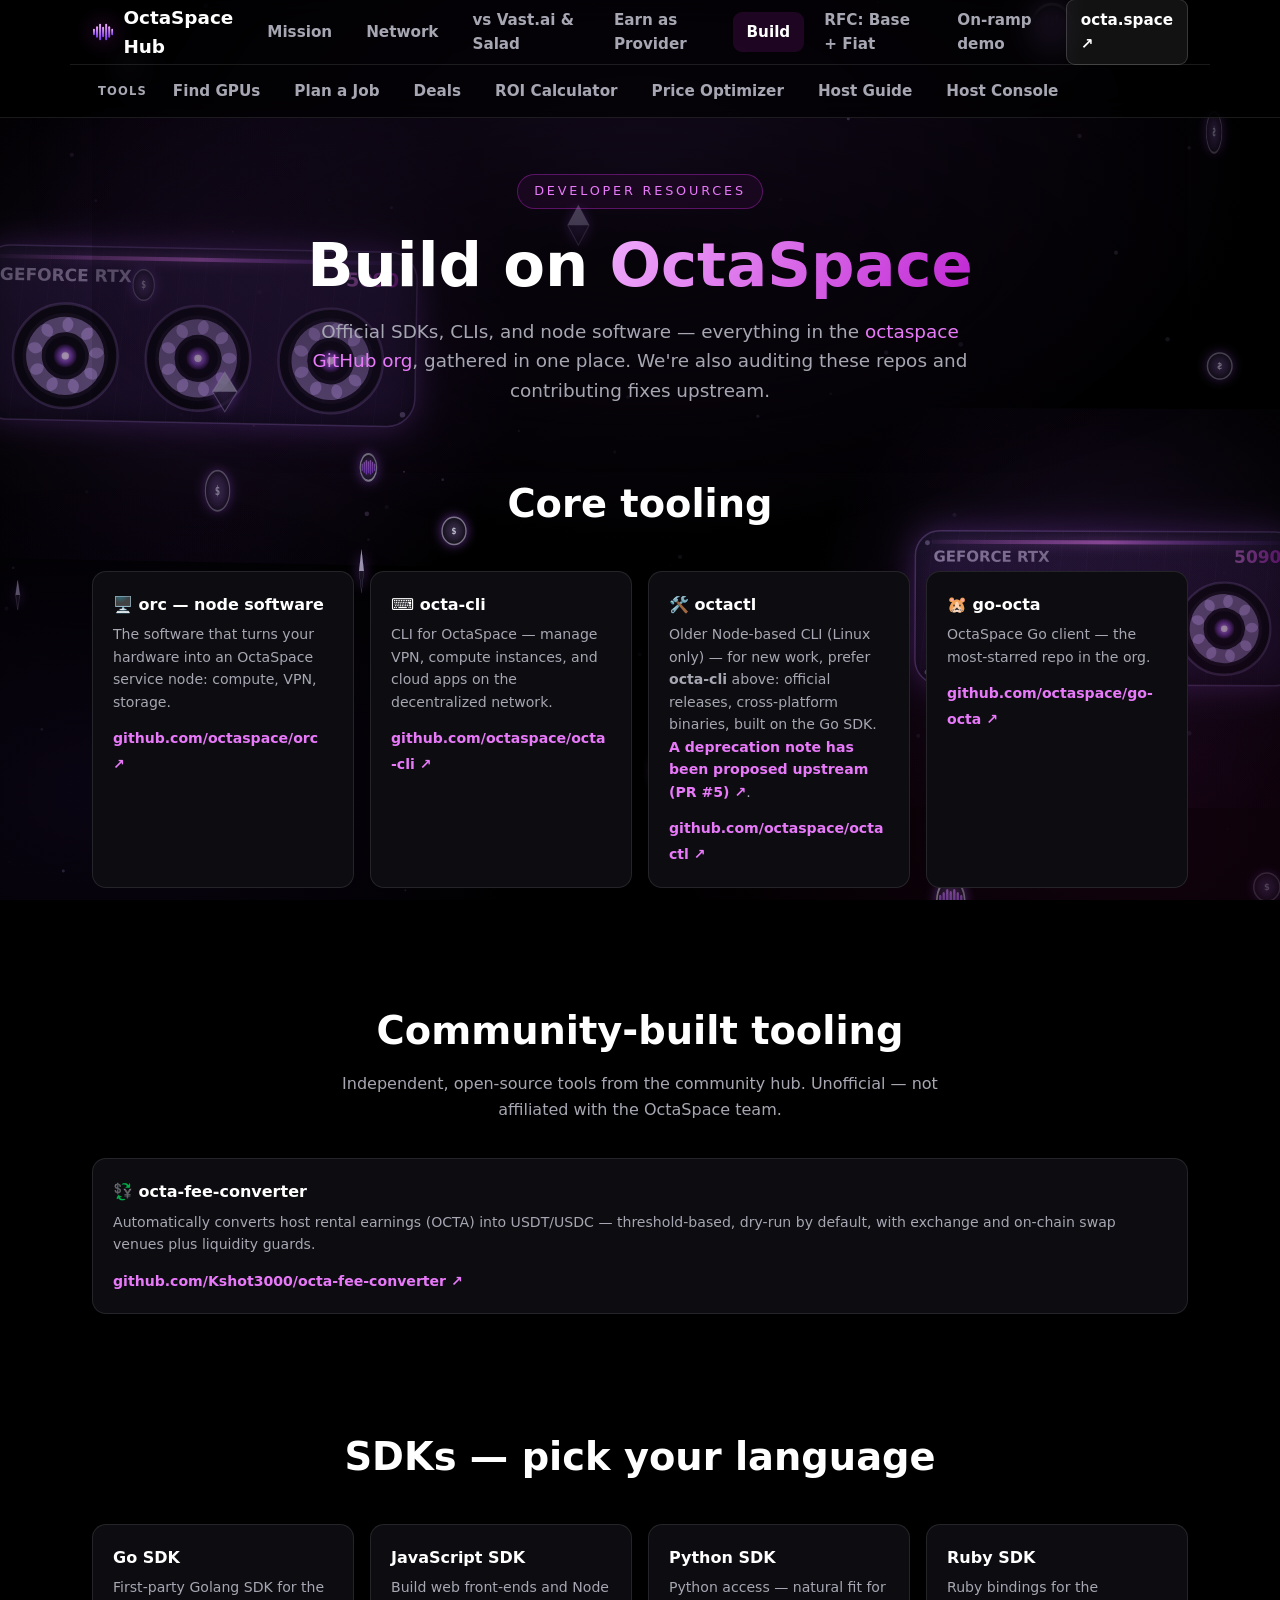
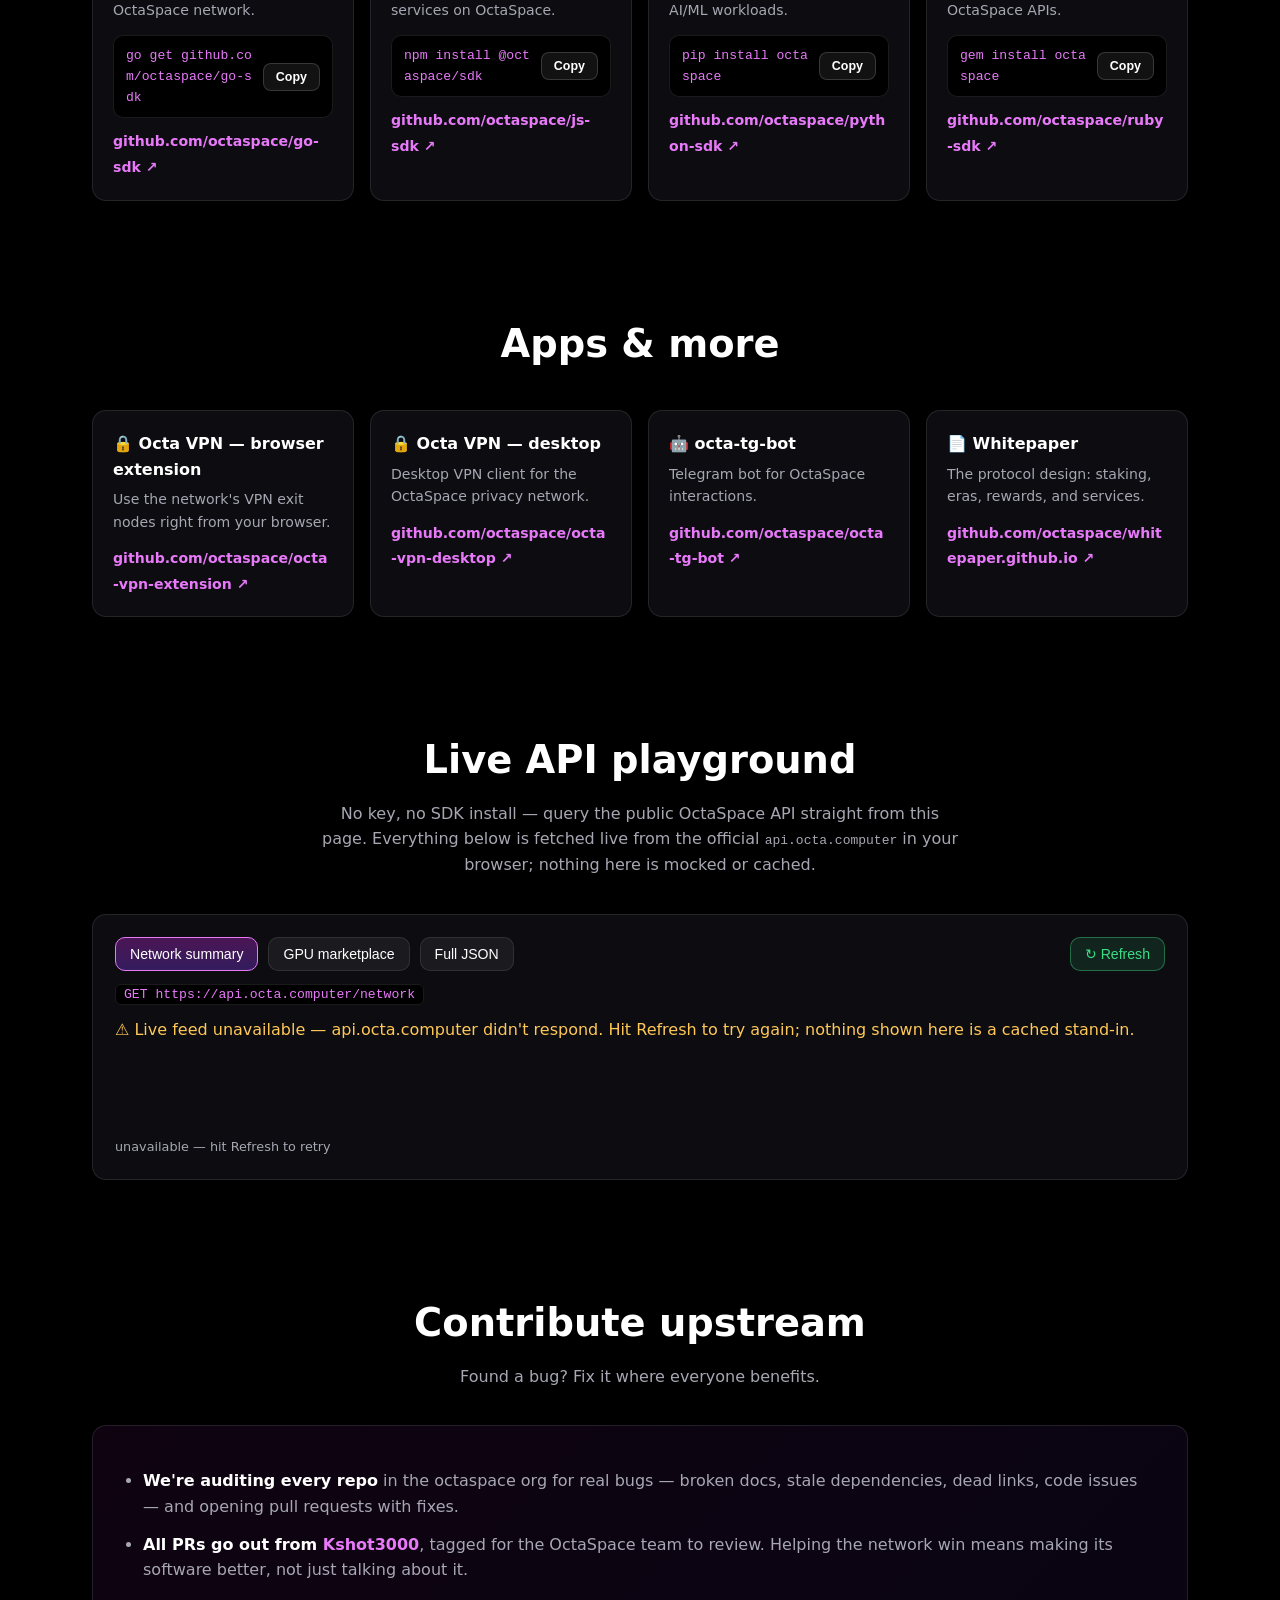
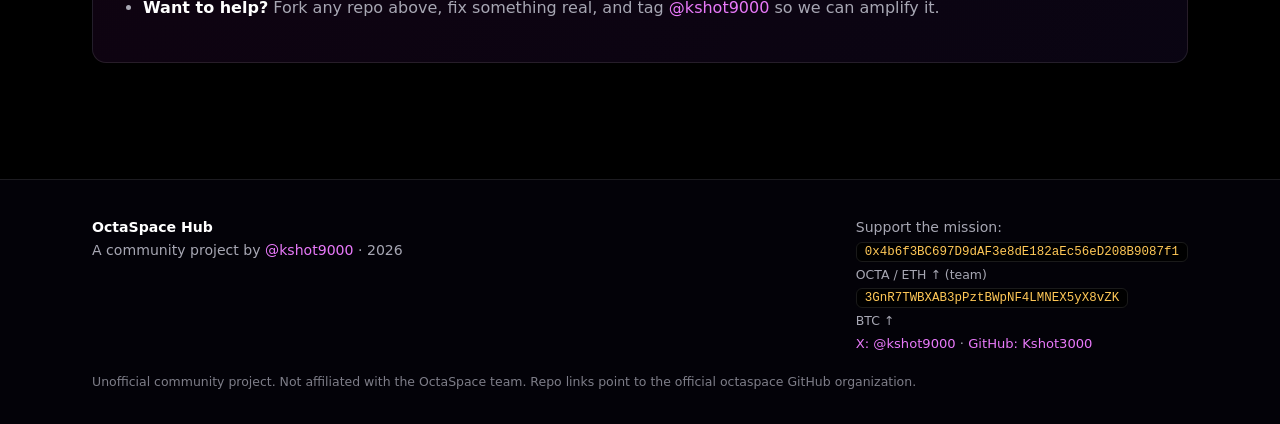
==== commit 161ffac0: "Re-sync baked fallbacks to 2026-10-12 ~19:32 UTC live pulls (OCTA literal 0.099->0.100, mcap 4,323,1" ====
--- a/build.html
+++ b/build.html
@@ -171,7 +171,7 @@
   </div>
   <p class="disclaimer">Unofficial community project. Not affiliated with the OctaSpace team. Repo links point to the official octaspace GitHub organization.</p>
 </div></footer>
-<script src="js/app.js?v=px1331"></script>
+<script src="js/app.js?v=px1334"></script>
 <script src="js/fx-bg.js?v=px1206" defer></script>
 <script src="js/playground.js?v=px1220"></script>
 </body>
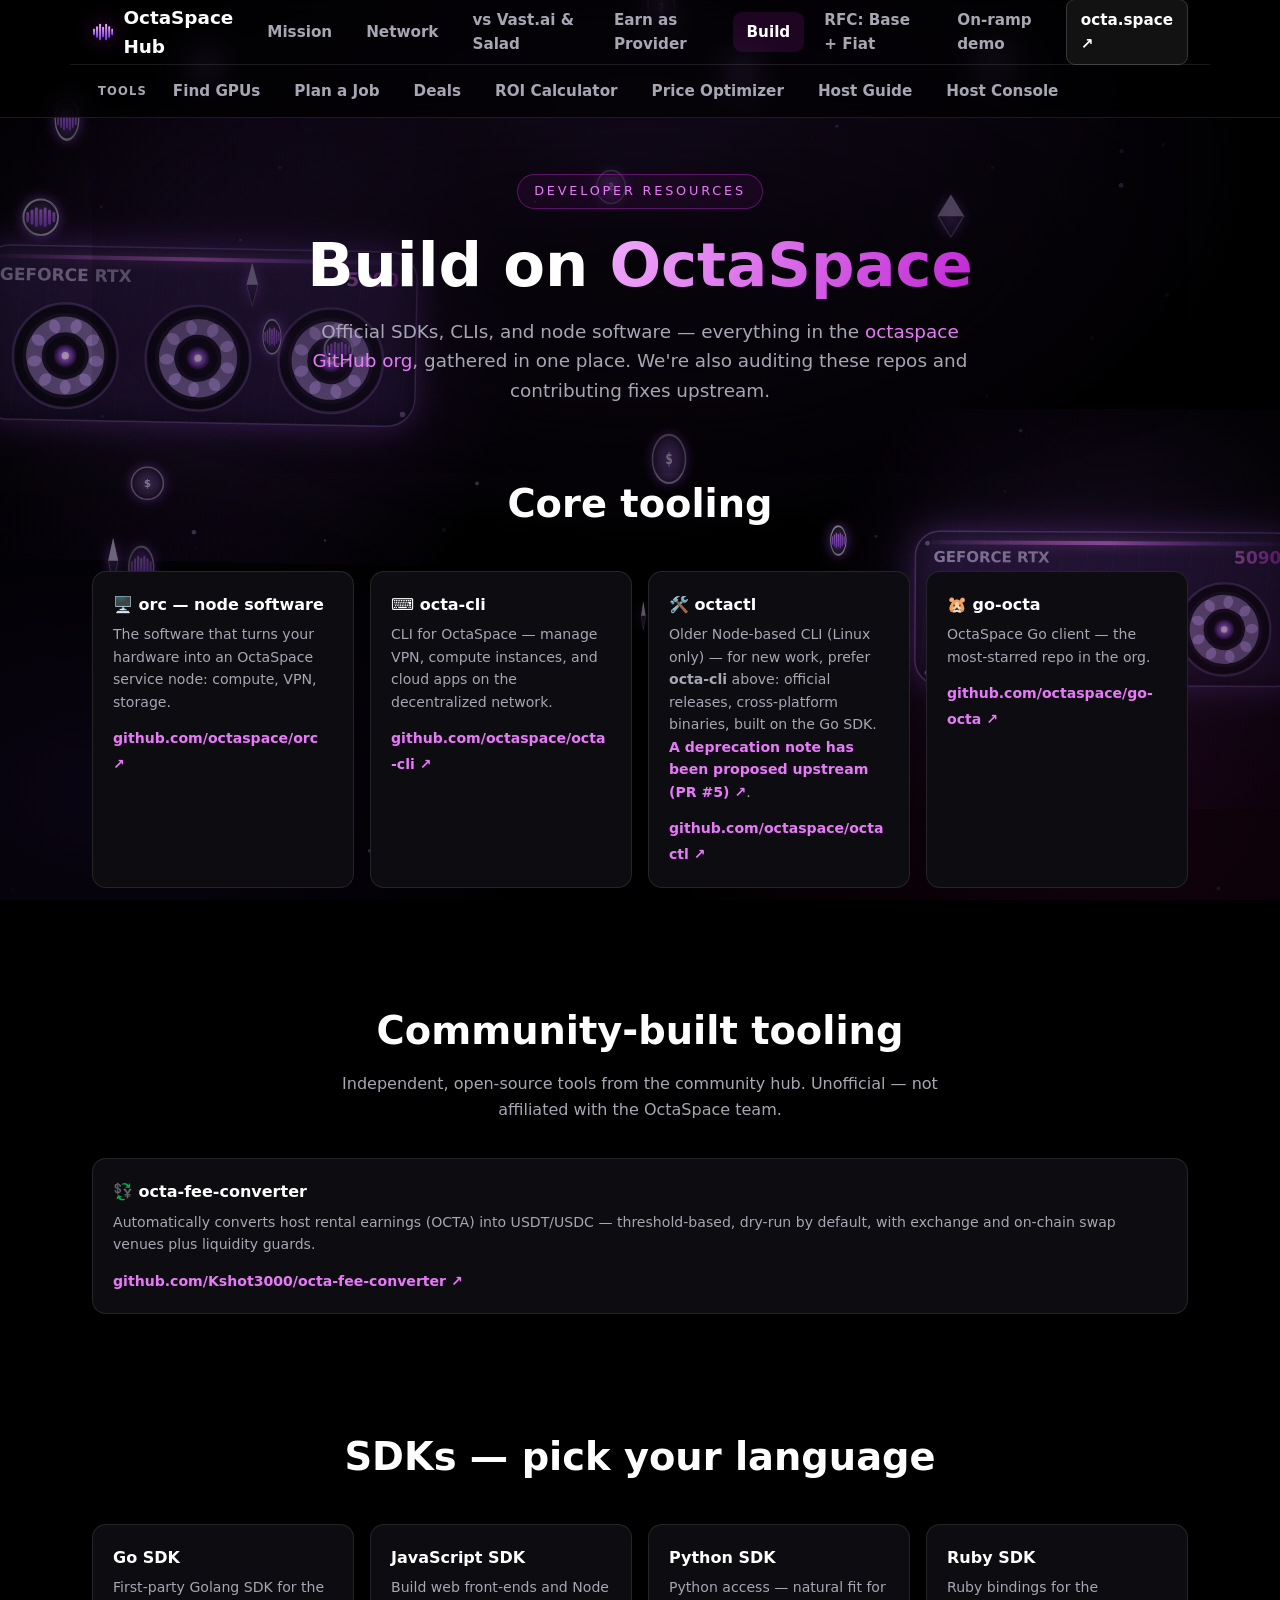
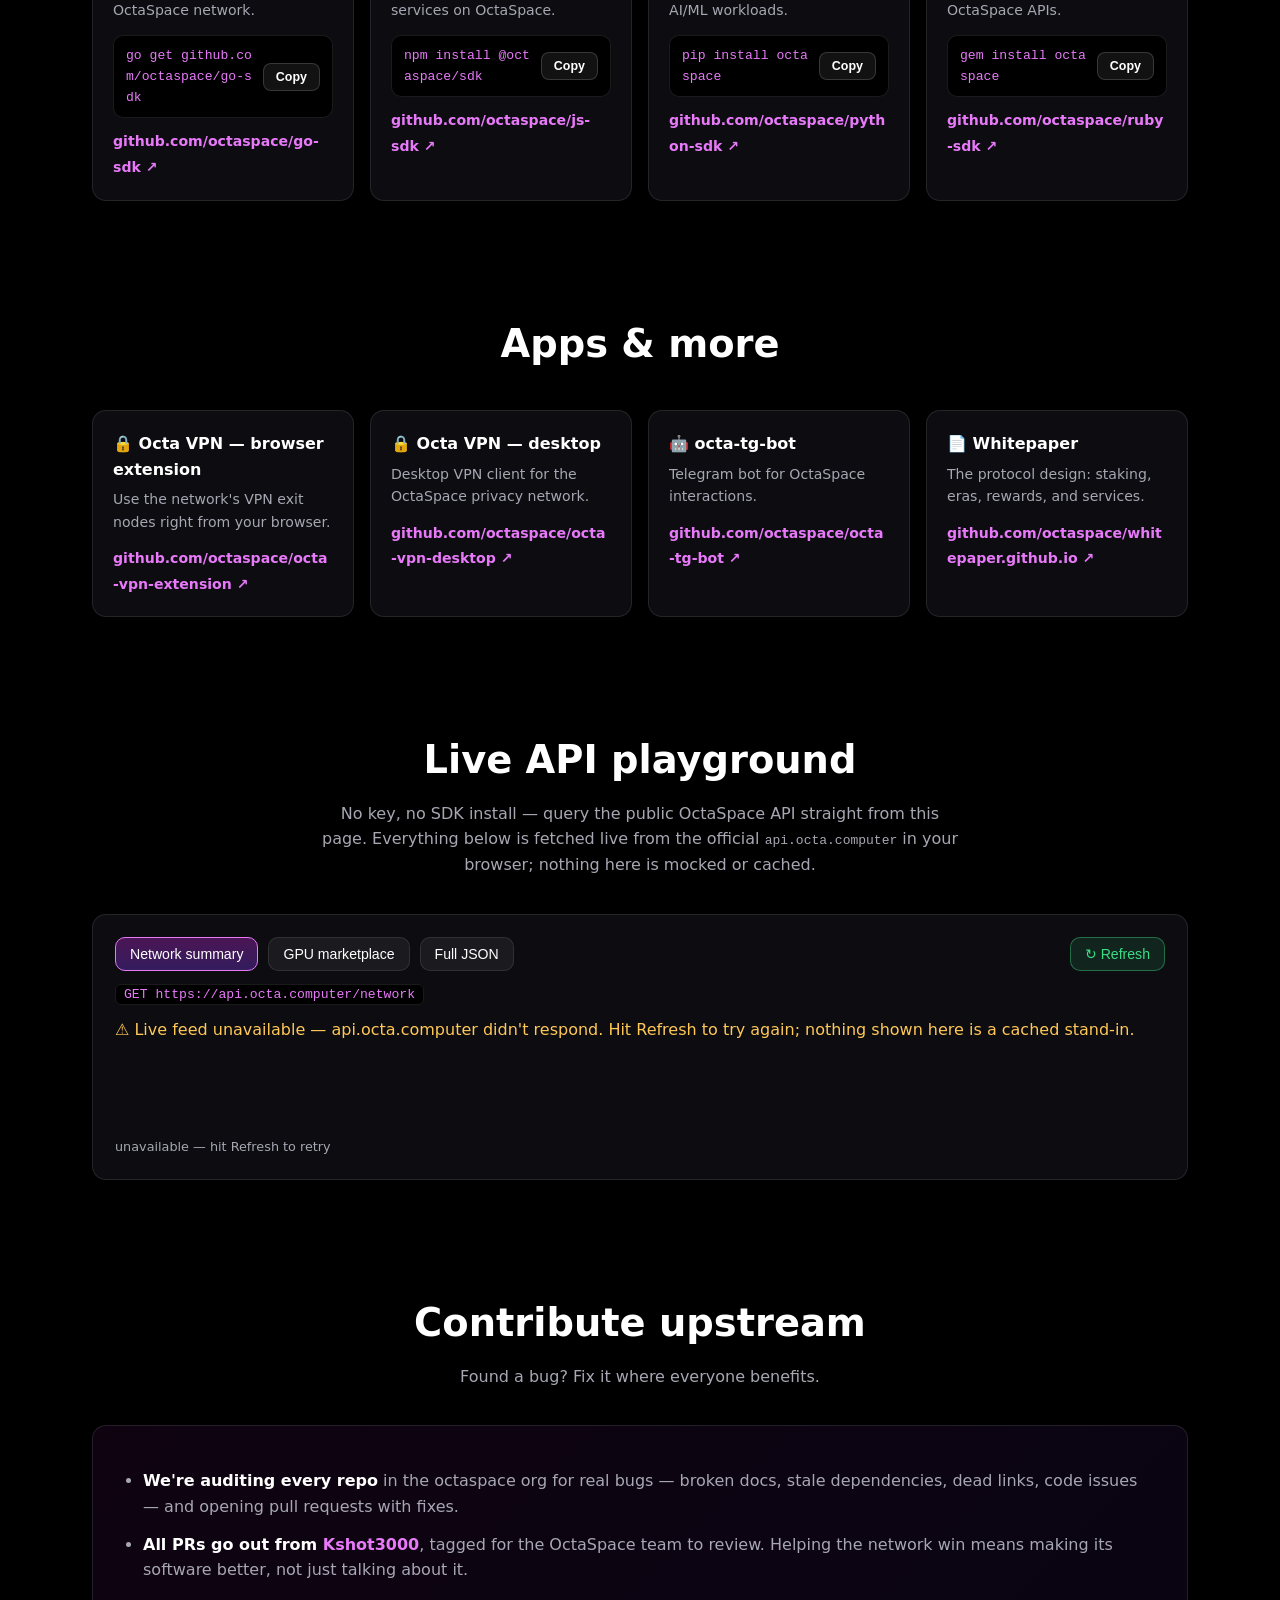
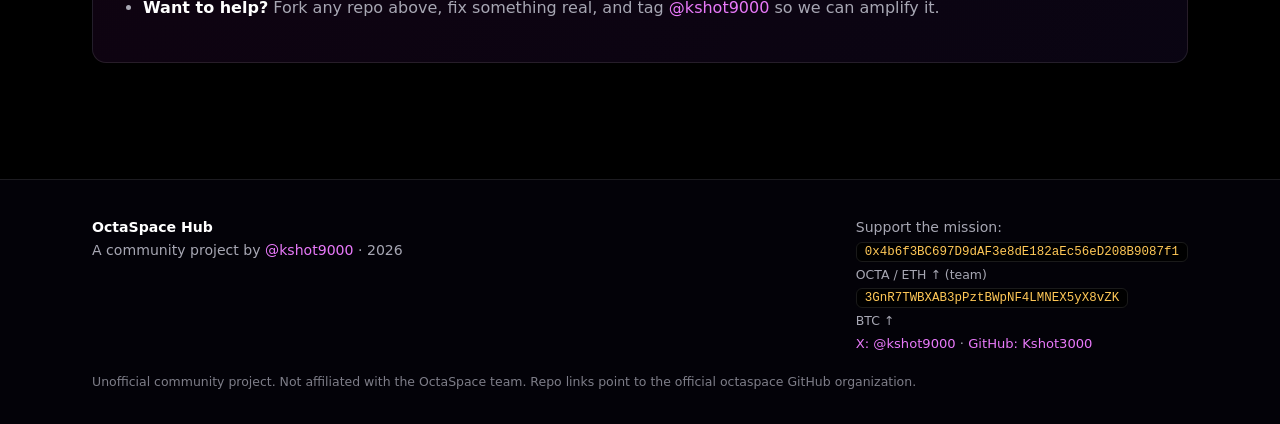
==== commit 6724931c: "Re-sync baked fallbacks to 2026-10-13 ~16:50 UTC live pulls (OCTA literal 0.100->0.0926, mcap 4,371," ====
--- a/build.html
+++ b/build.html
@@ -171,7 +171,7 @@
   </div>
   <p class="disclaimer">Unofficial community project. Not affiliated with the OctaSpace team. Repo links point to the official octaspace GitHub organization.</p>
 </div></footer>
-<script src="js/app.js?v=px1334"></script>
+<script src="js/app.js?v=px1337"></script>
 <script src="js/fx-bg.js?v=px1206" defer></script>
 <script src="js/playground.js?v=px1220"></script>
 </body>
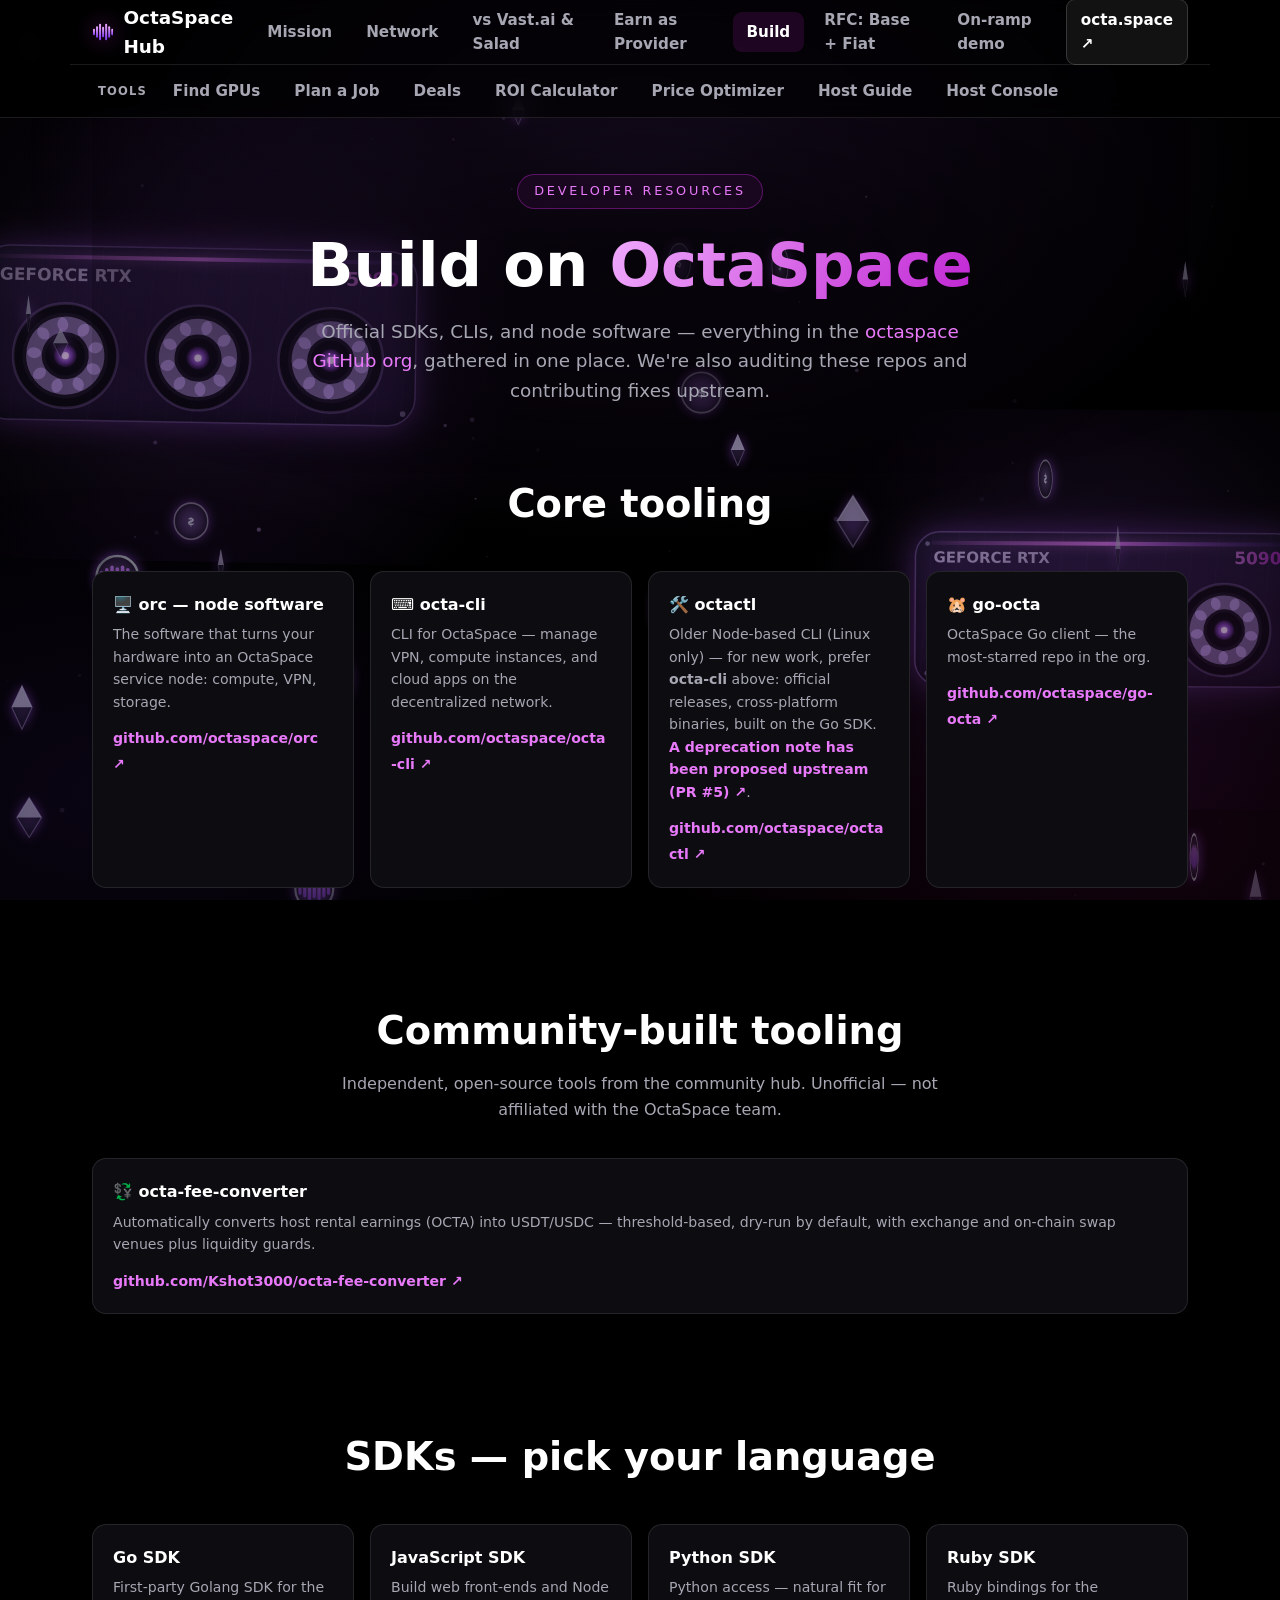
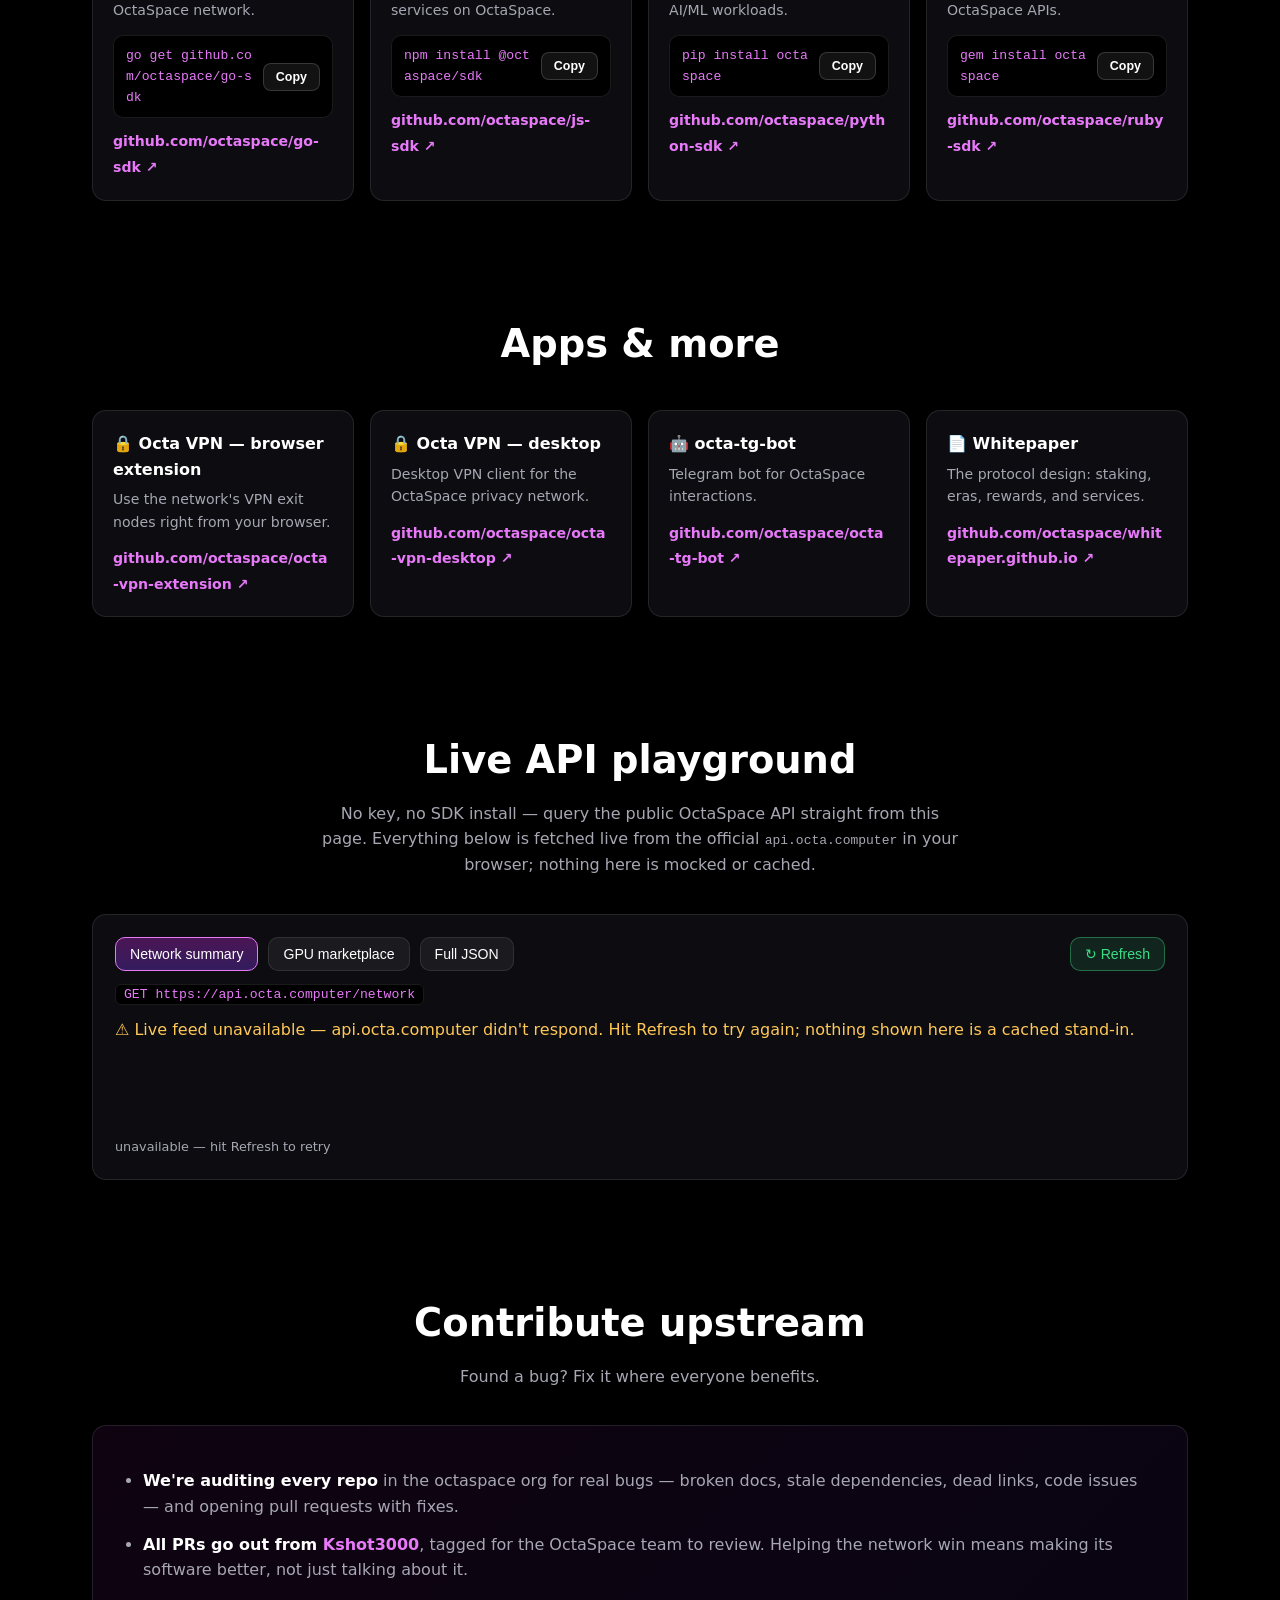
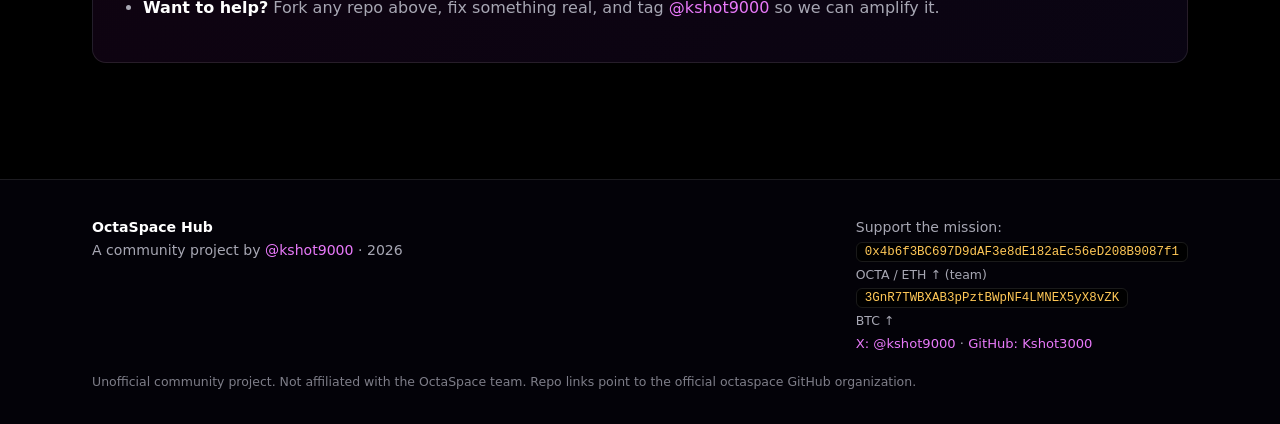
==== commit 52e312ec: "Re-sync baked fallbacks to 2026-10-14 ~17:13 UTC live pulls (OCTA literal 0.0926->0.0905, mcap 4,048" ====
--- a/build.html
+++ b/build.html
@@ -171,7 +171,7 @@
   </div>
   <p class="disclaimer">Unofficial community project. Not affiliated with the OctaSpace team. Repo links point to the official octaspace GitHub organization.</p>
 </div></footer>
-<script src="js/app.js?v=px1337"></script>
+<script src="js/app.js?v=px1340"></script>
 <script src="js/fx-bg.js?v=px1206" defer></script>
 <script src="js/playground.js?v=px1220"></script>
 </body>
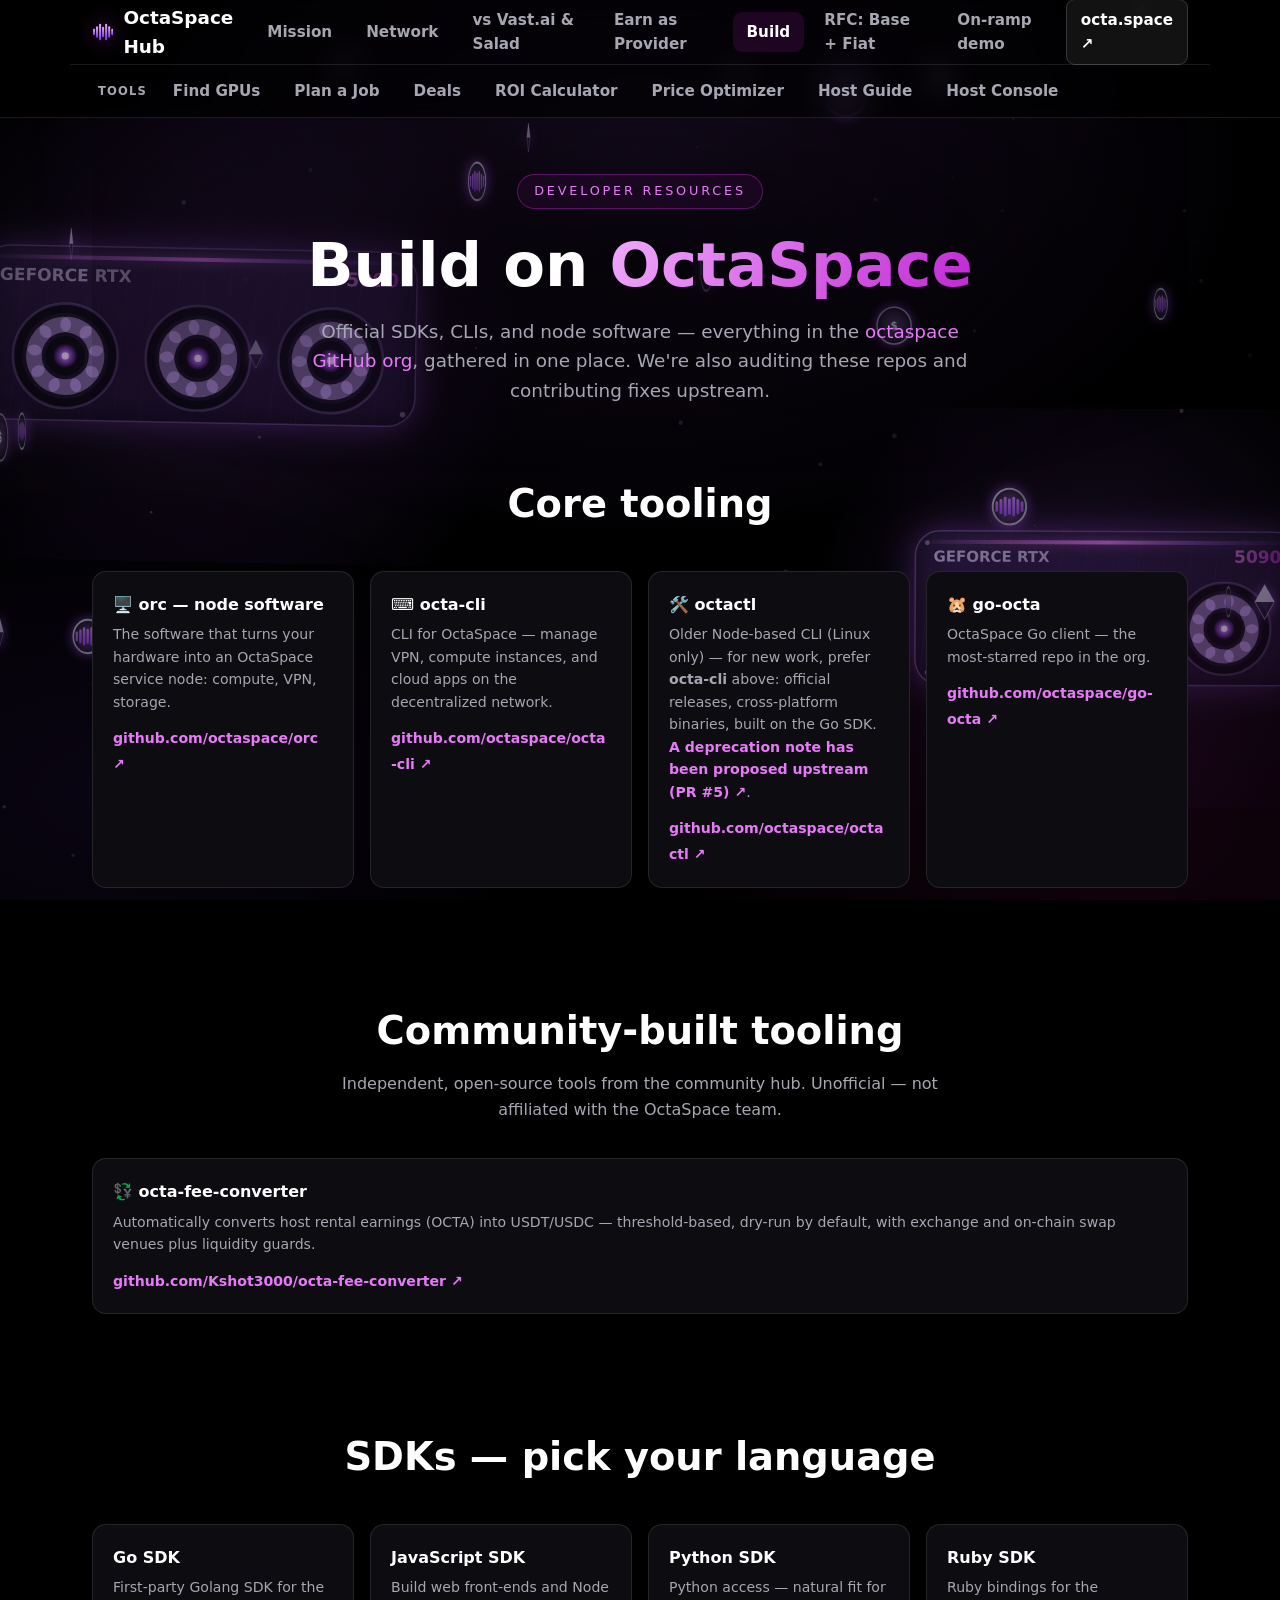
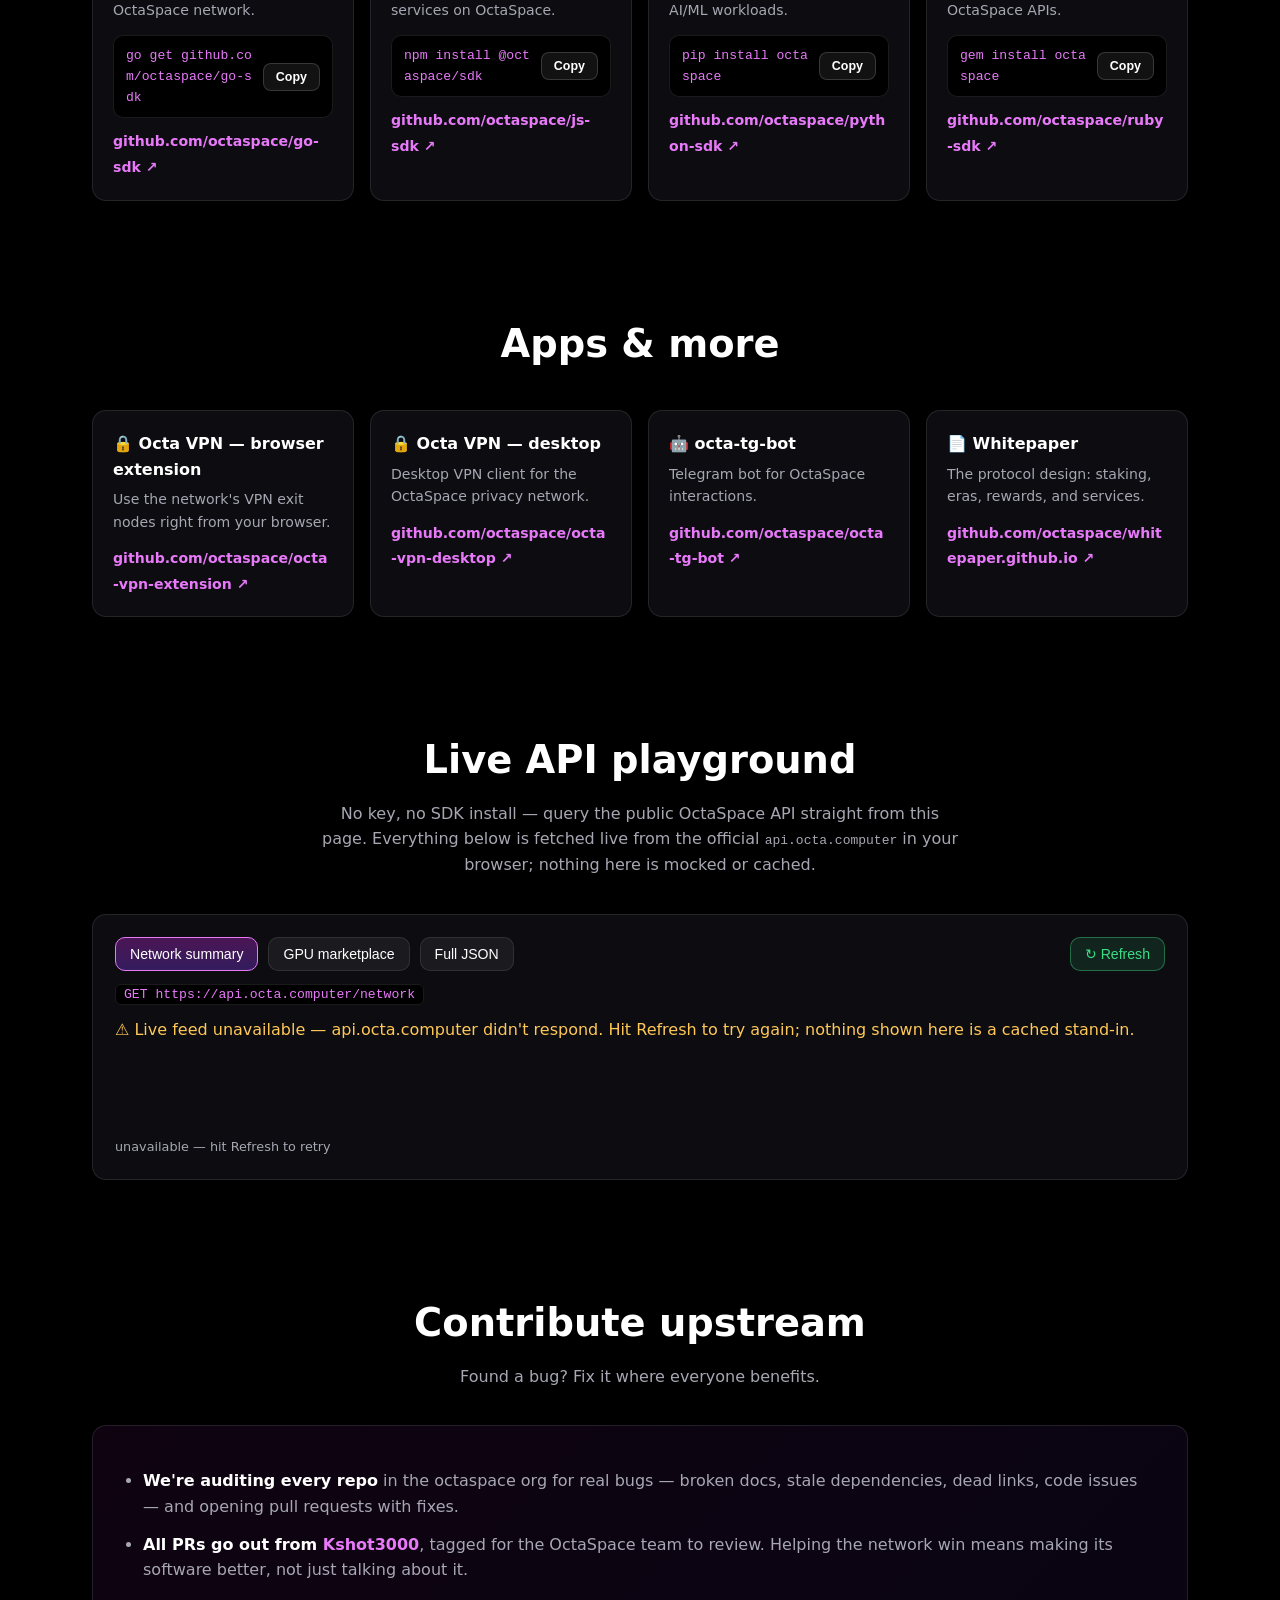
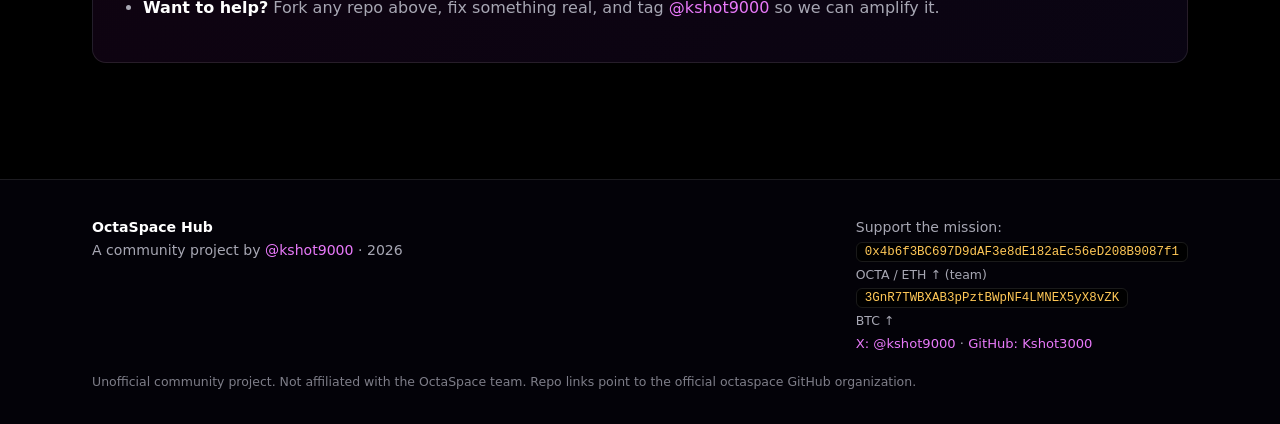
==== commit 6127e6dd: "Re-sync baked fallbacks to 2026-10-15 ~16:51 UTC live pulls (OCTA literal 0.0905->0.0868, mcap 3,956" ====
--- a/build.html
+++ b/build.html
@@ -171,7 +171,7 @@
   </div>
   <p class="disclaimer">Unofficial community project. Not affiliated with the OctaSpace team. Repo links point to the official octaspace GitHub organization.</p>
 </div></footer>
-<script src="js/app.js?v=px1340"></script>
+<script src="js/app.js?v=px1343"></script>
 <script src="js/fx-bg.js?v=px1206" defer></script>
 <script src="js/playground.js?v=px1220"></script>
 </body>
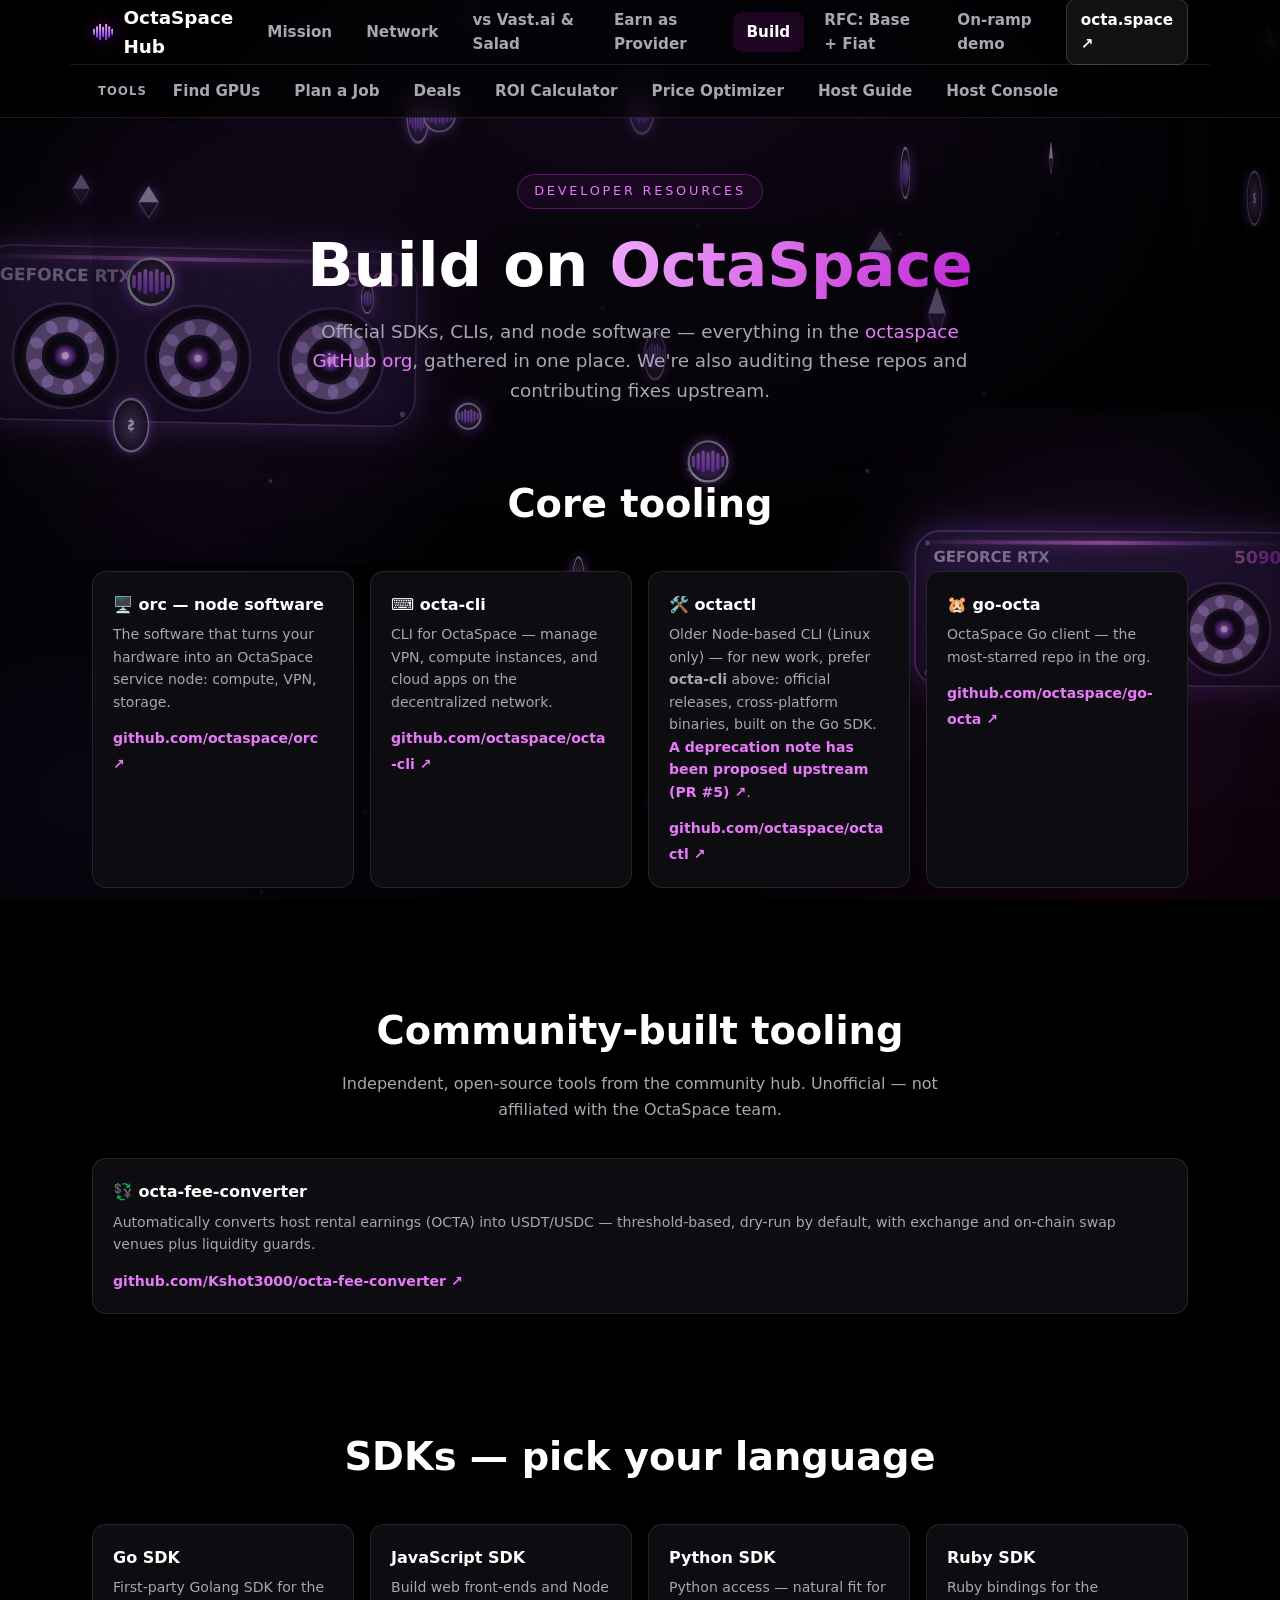
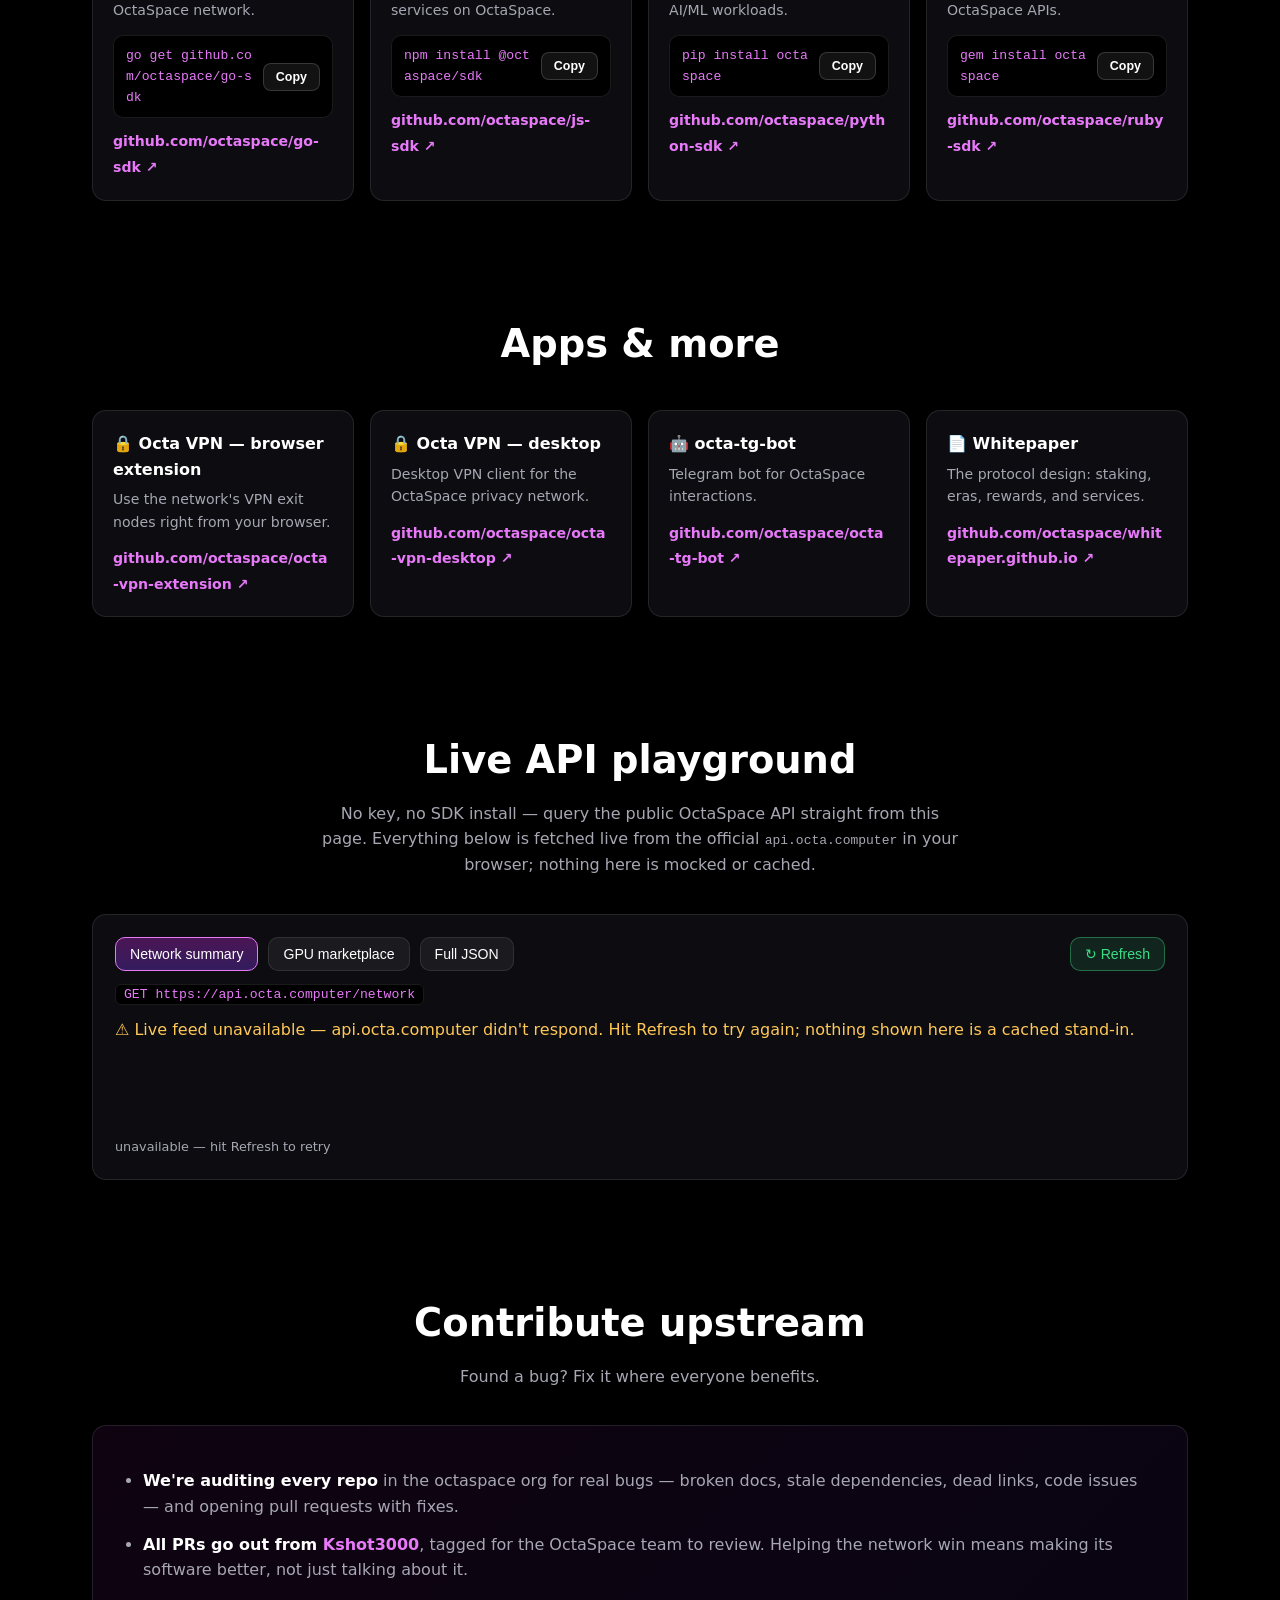
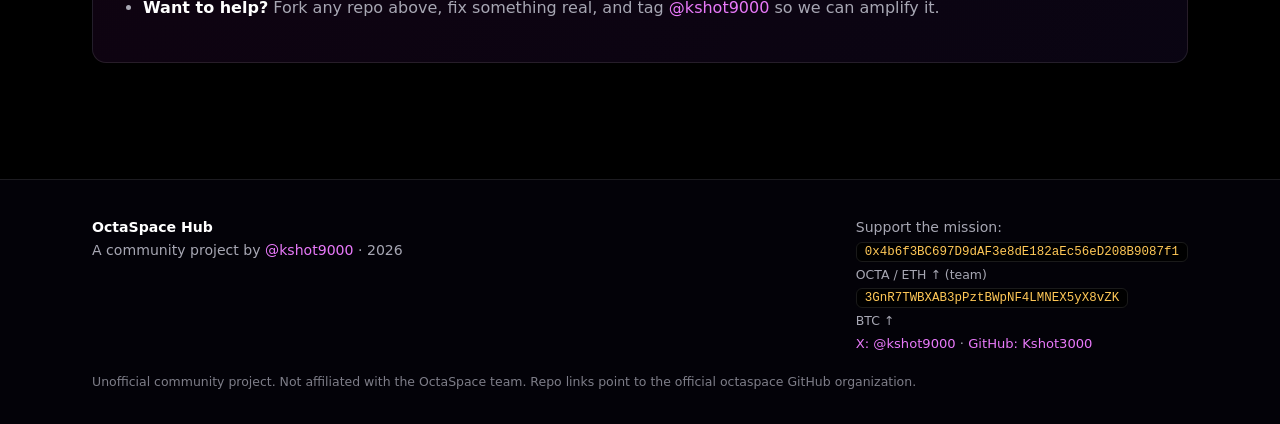
==== commit 55f6153a: "Re-sync baked fallbacks to 2026-10-16 ~16:51 UTC live pulls (OCTA literal 0.0868->0.092, mcap 3,793," ====
--- a/build.html
+++ b/build.html
@@ -171,7 +171,7 @@
   </div>
   <p class="disclaimer">Unofficial community project. Not affiliated with the OctaSpace team. Repo links point to the official octaspace GitHub organization.</p>
 </div></footer>
-<script src="js/app.js?v=px1343"></script>
+<script src="js/app.js?v=px1346"></script>
 <script src="js/fx-bg.js?v=px1206" defer></script>
 <script src="js/playground.js?v=px1220"></script>
 </body>
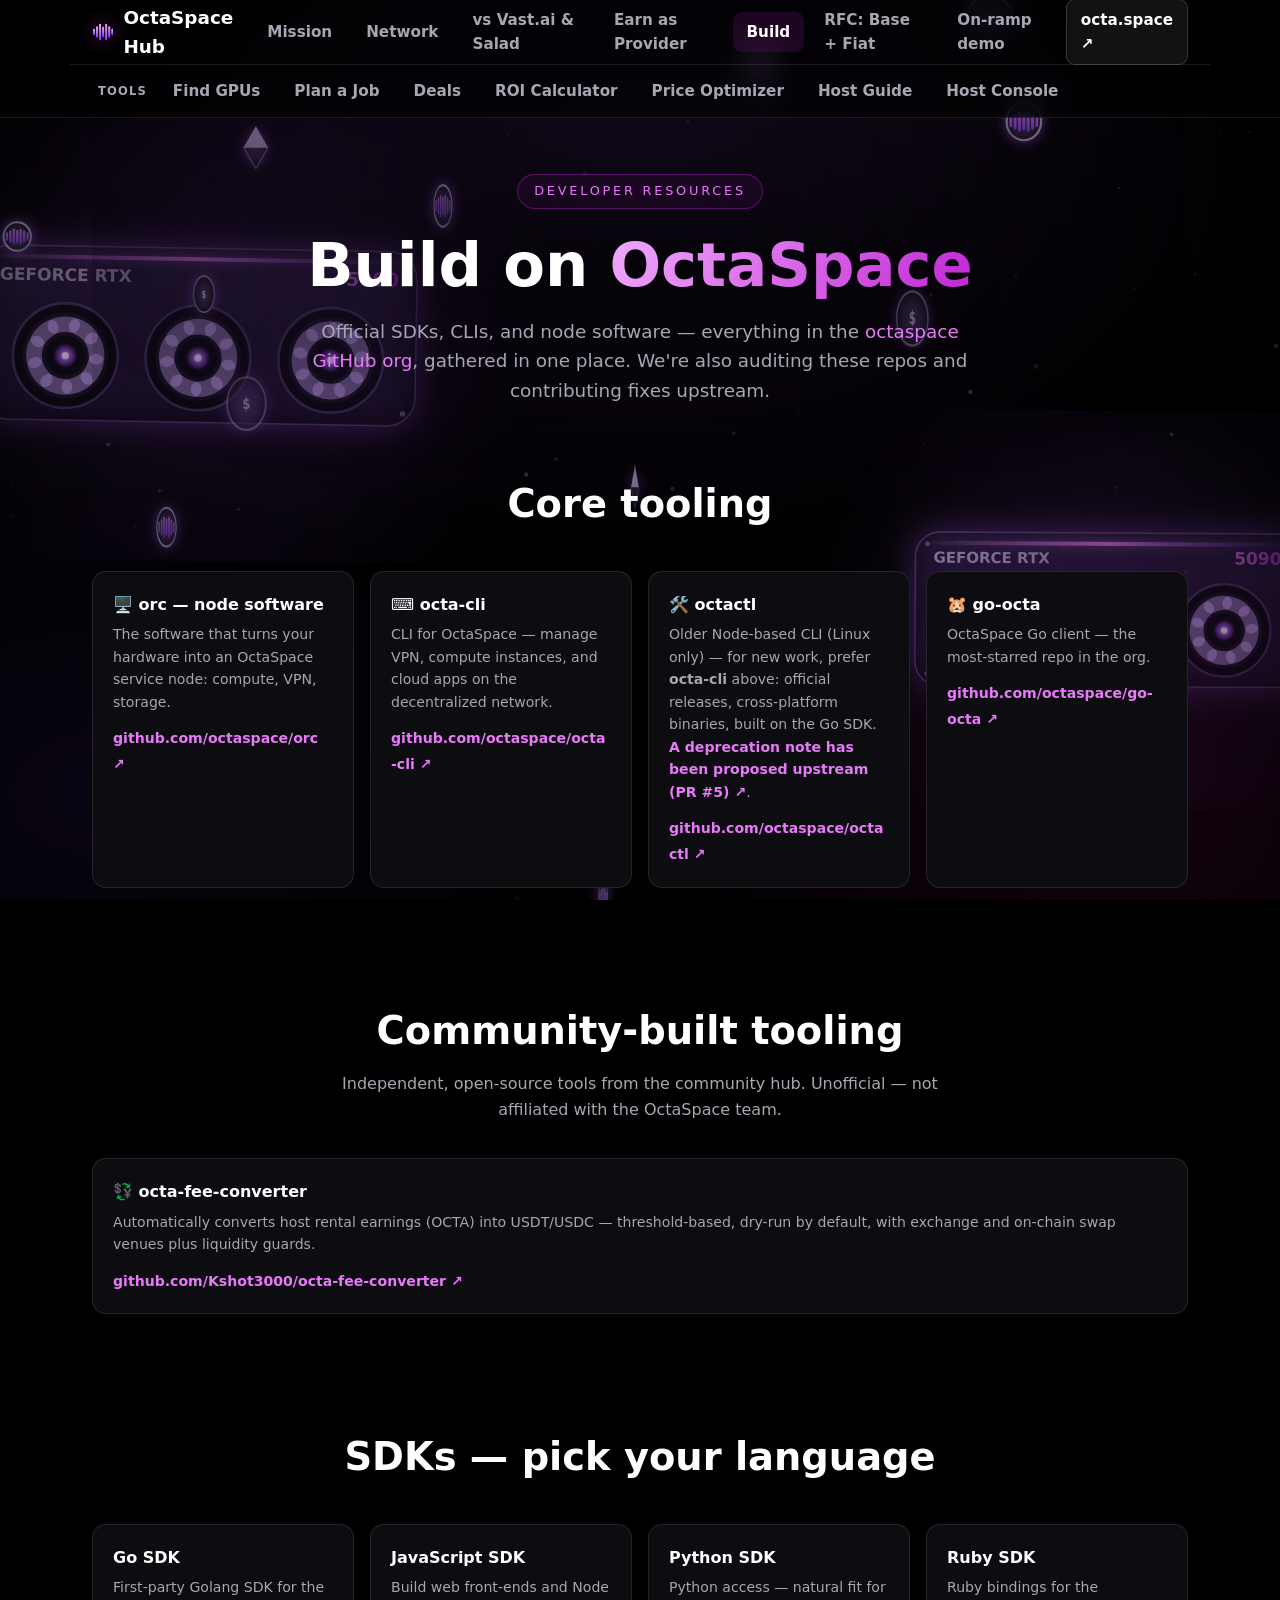
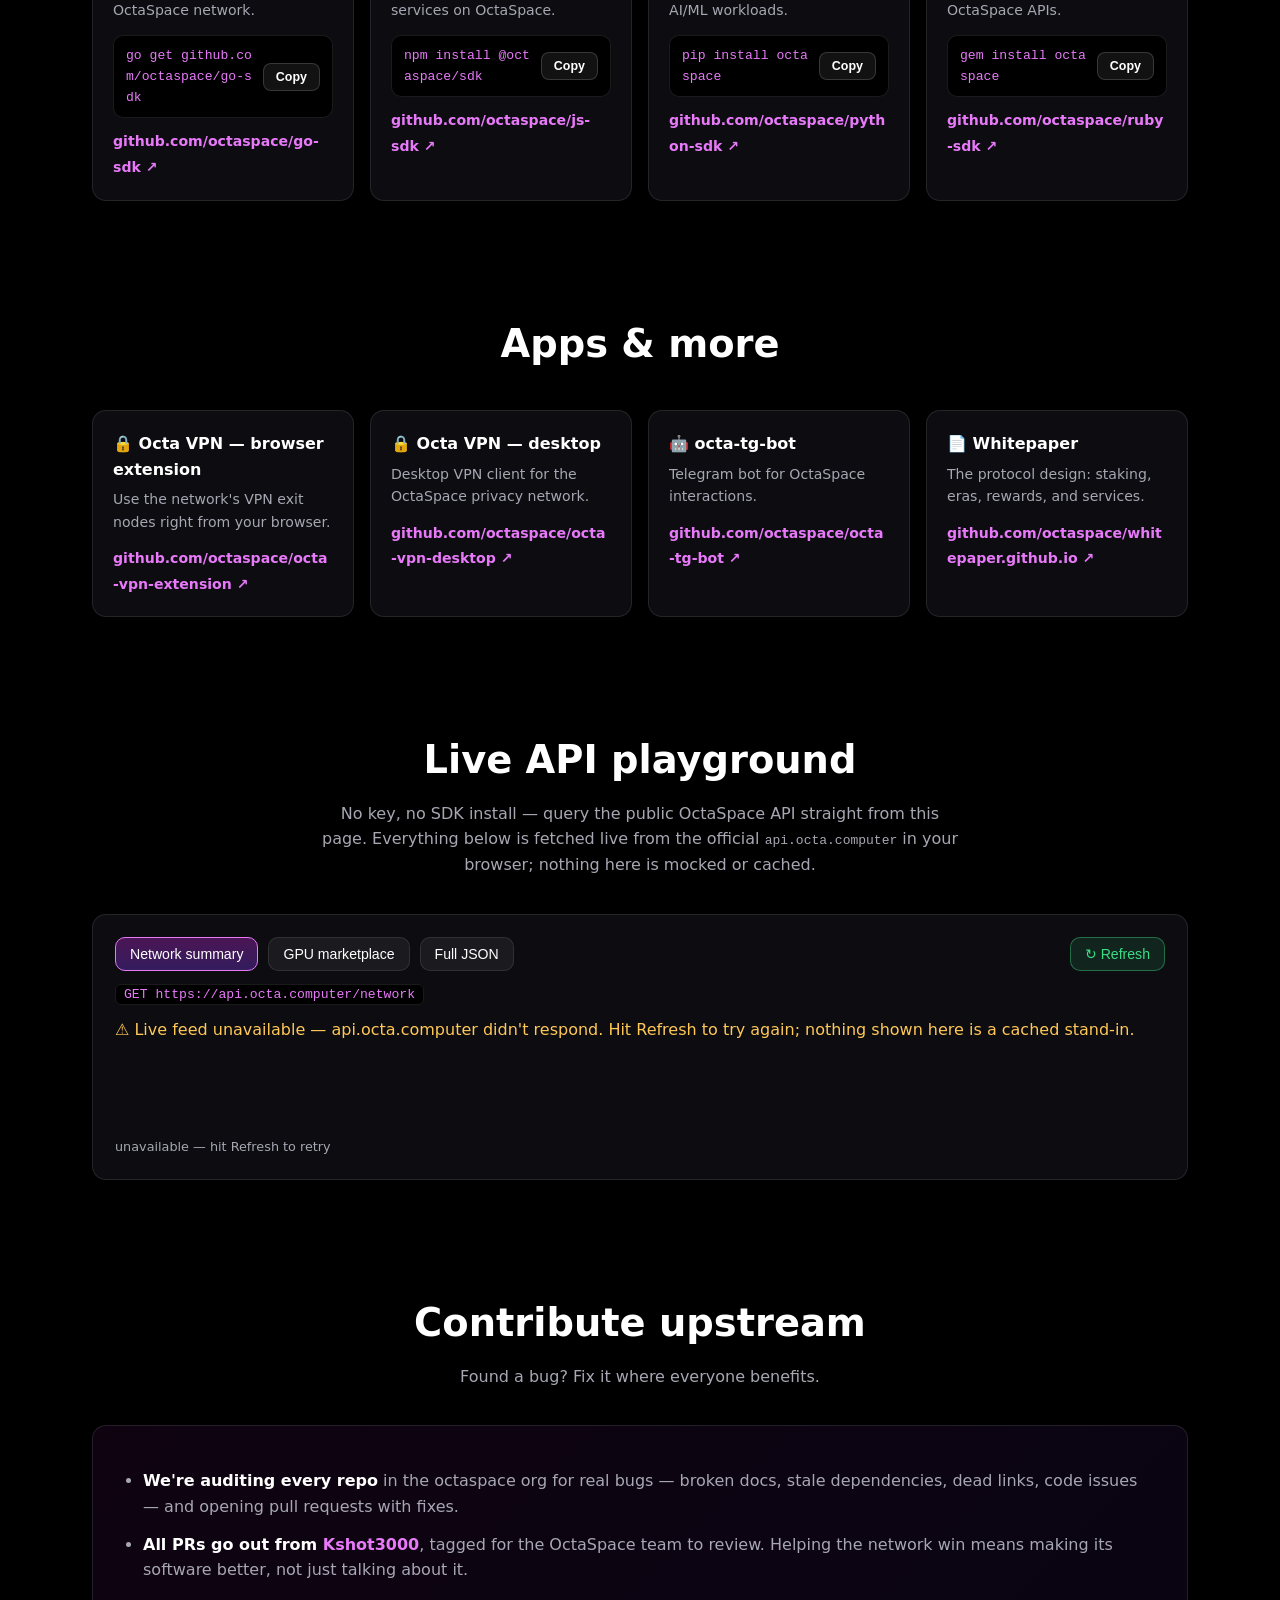
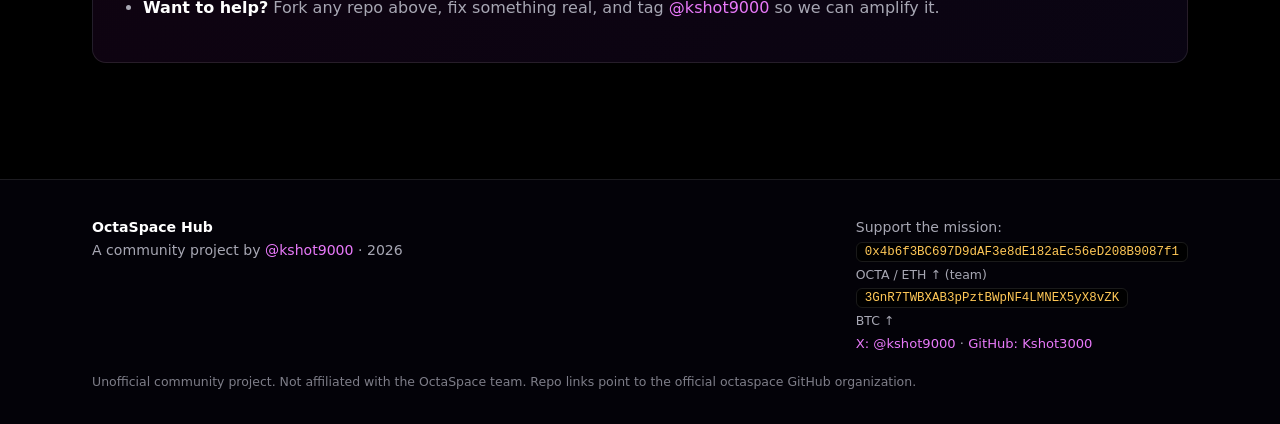
==== commit fb3a9b25: "Re-sync baked fallbacks to 2026-10-17 ~16:52 UTC live pulls (OCTA literal 0.092->0.0885, mcap 4,021," ====
--- a/build.html
+++ b/build.html
@@ -171,7 +171,7 @@
   </div>
   <p class="disclaimer">Unofficial community project. Not affiliated with the OctaSpace team. Repo links point to the official octaspace GitHub organization.</p>
 </div></footer>
-<script src="js/app.js?v=px1346"></script>
+<script src="js/app.js?v=px1349"></script>
 <script src="js/fx-bg.js?v=px1206" defer></script>
 <script src="js/playground.js?v=px1220"></script>
 </body>
